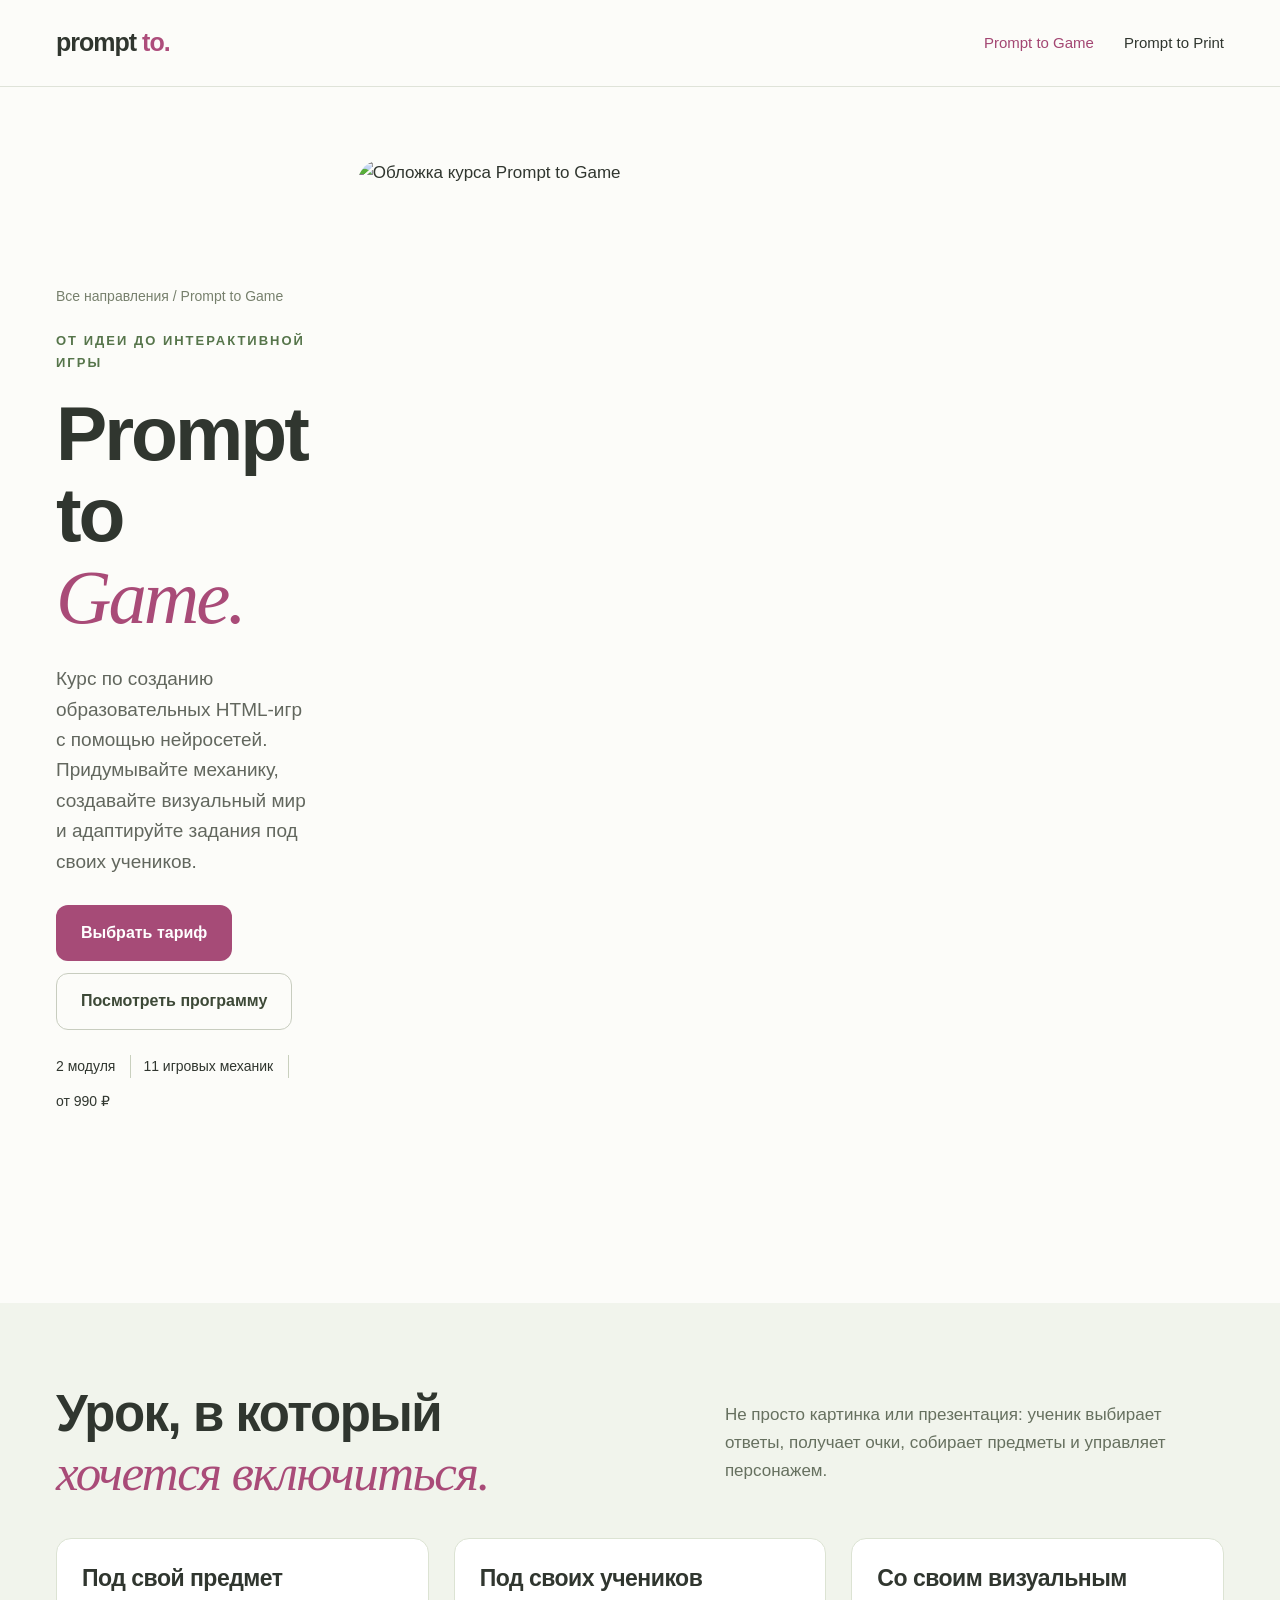
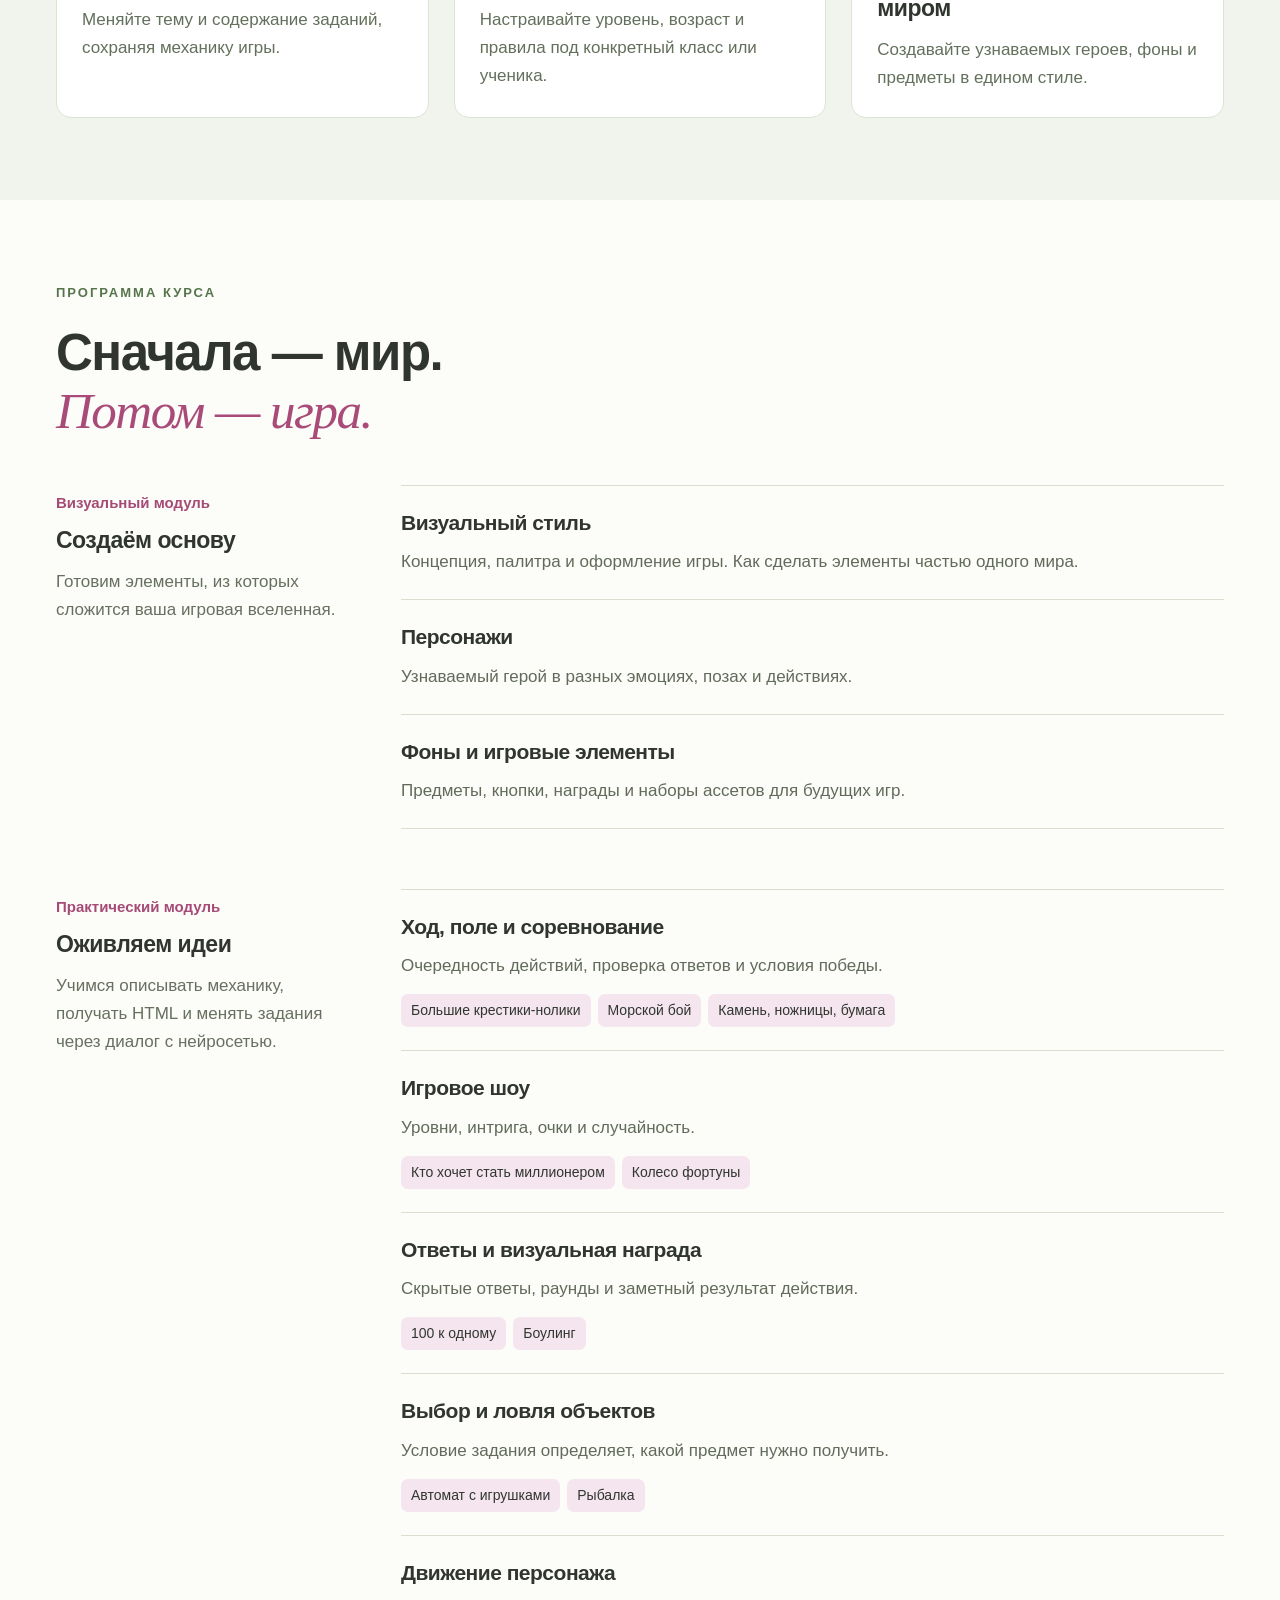
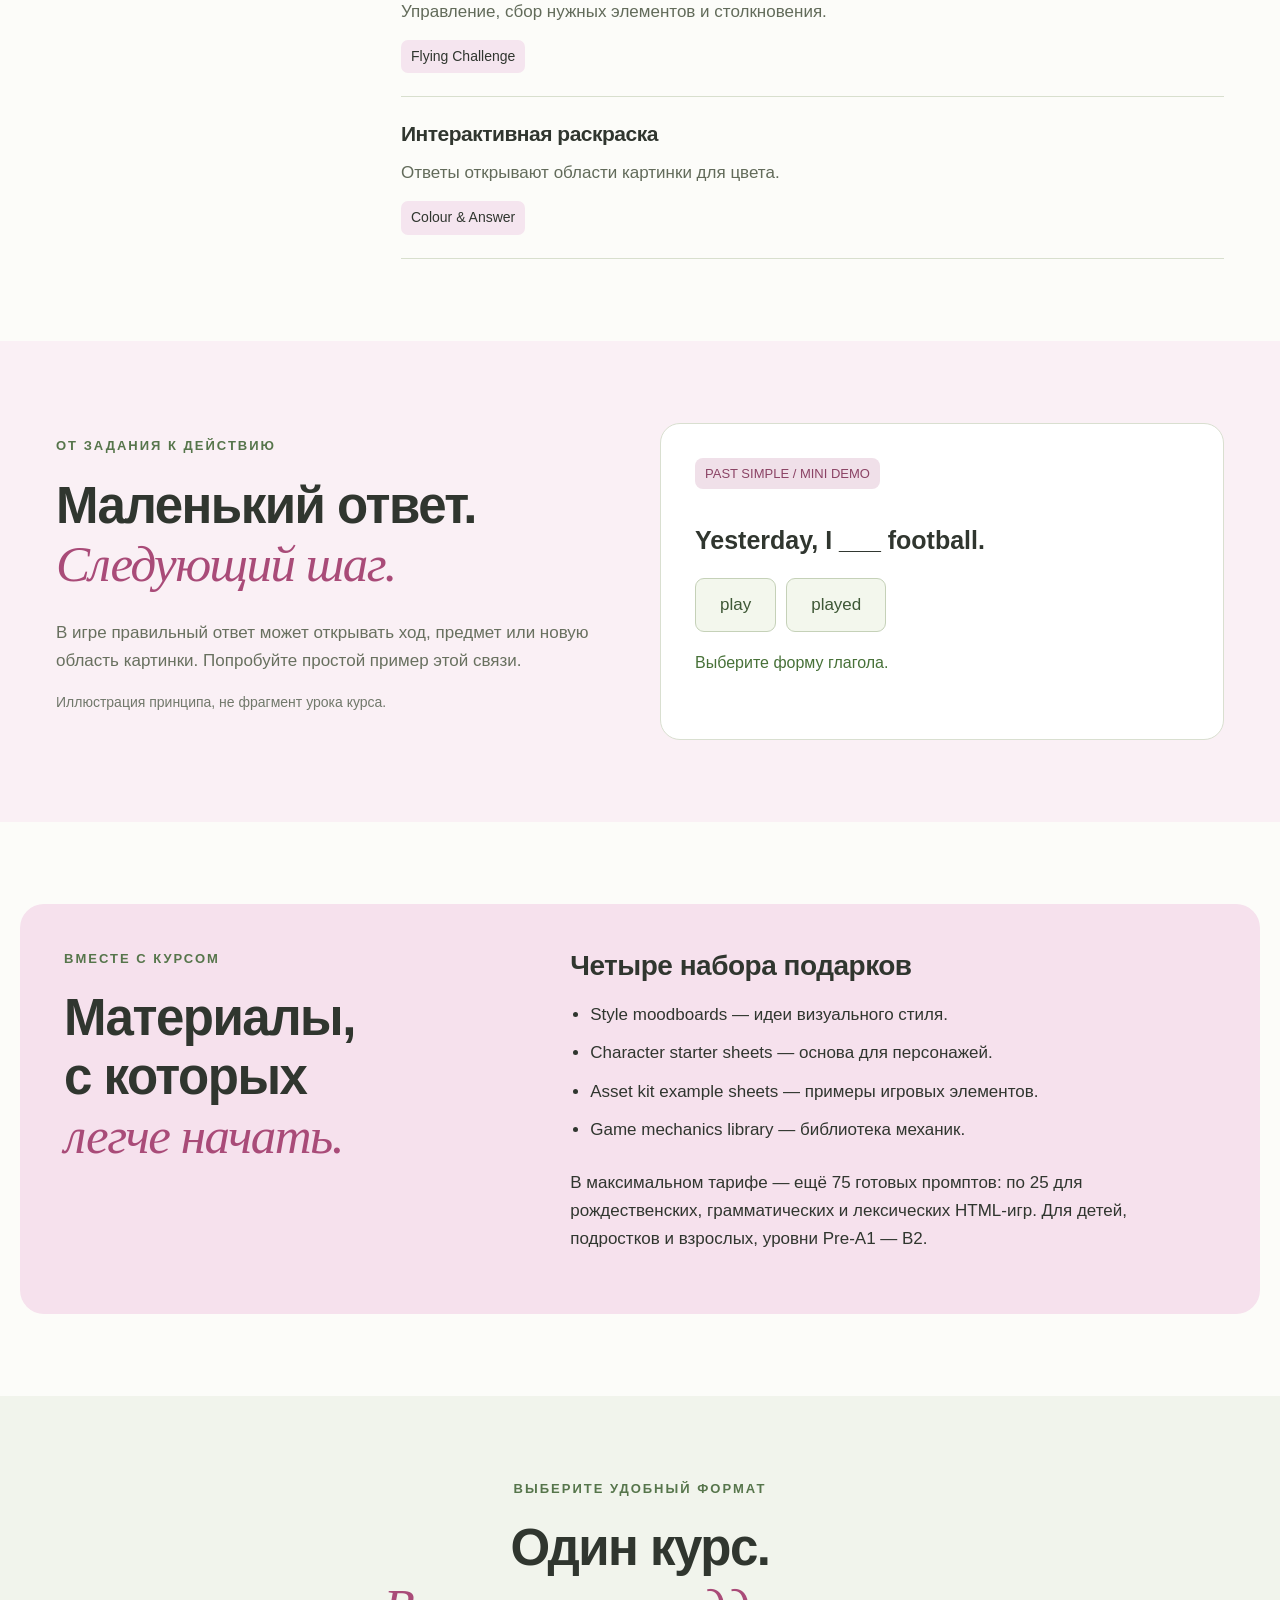
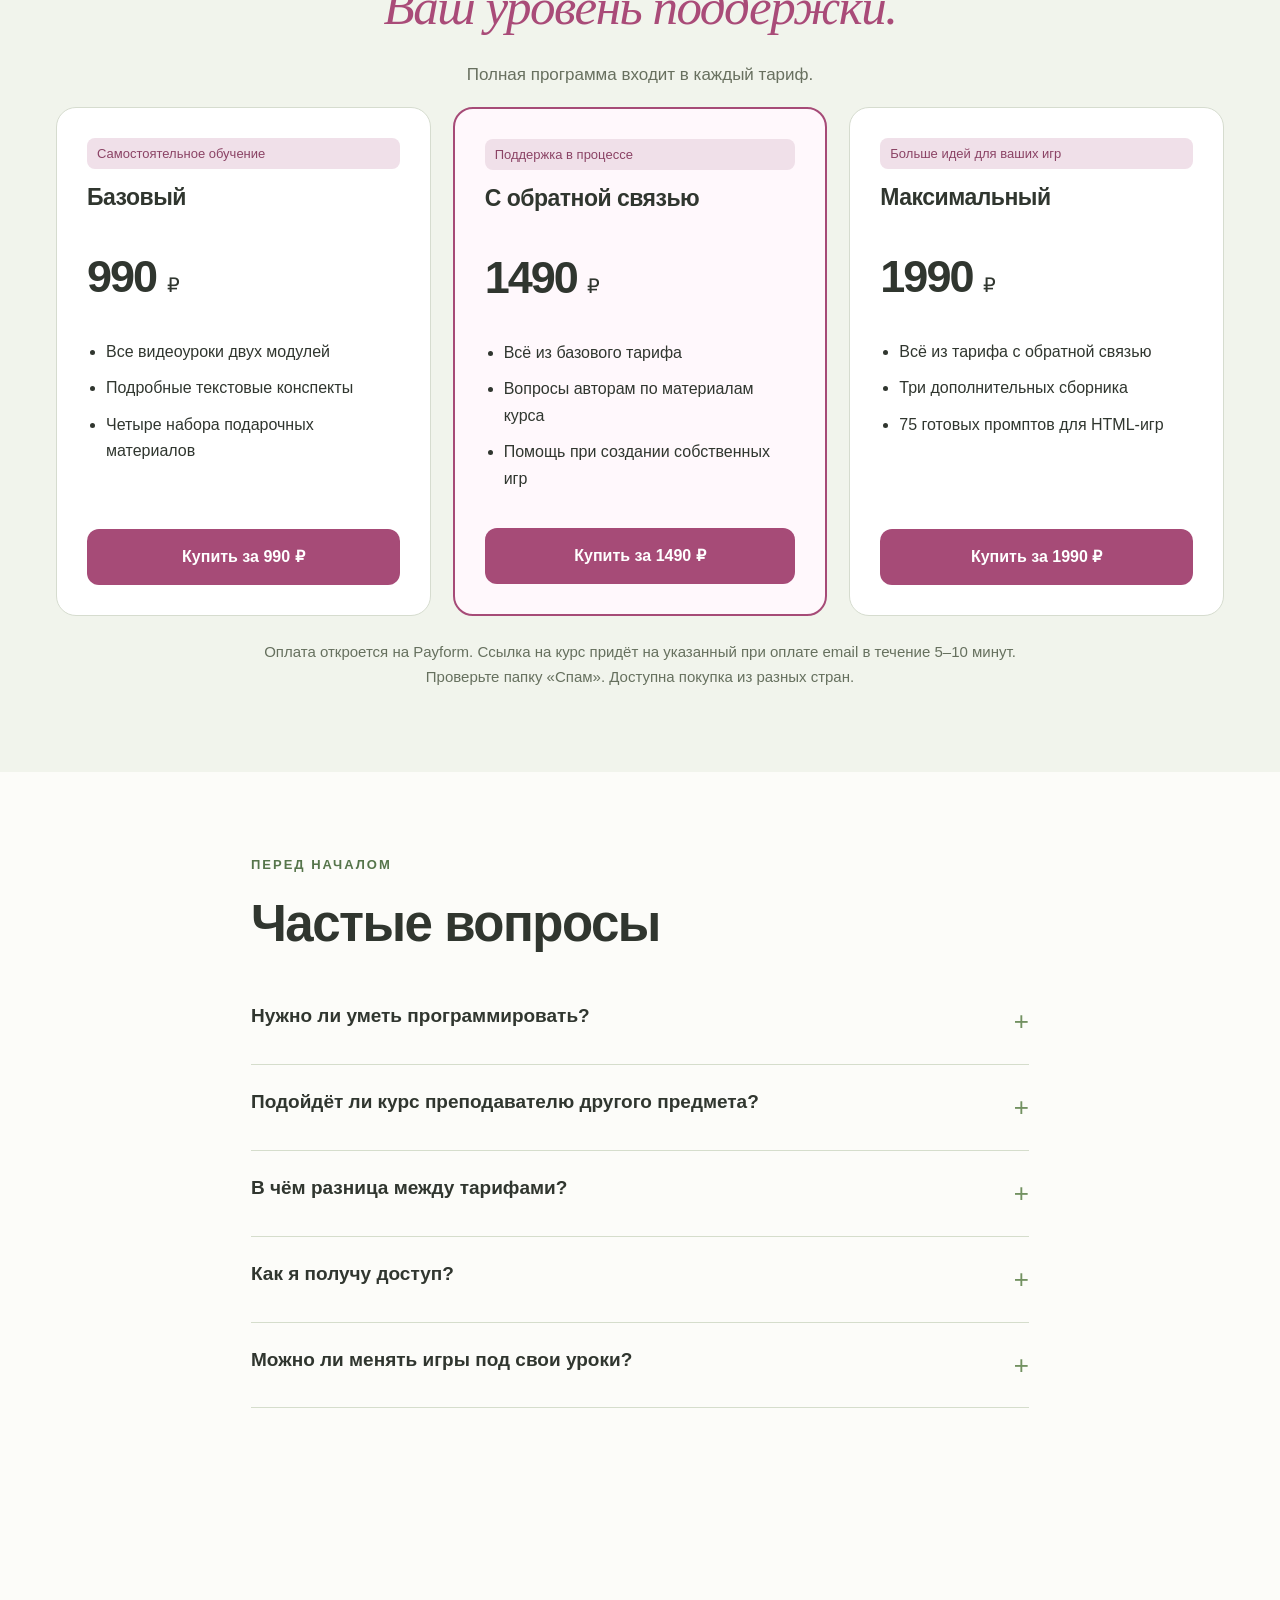
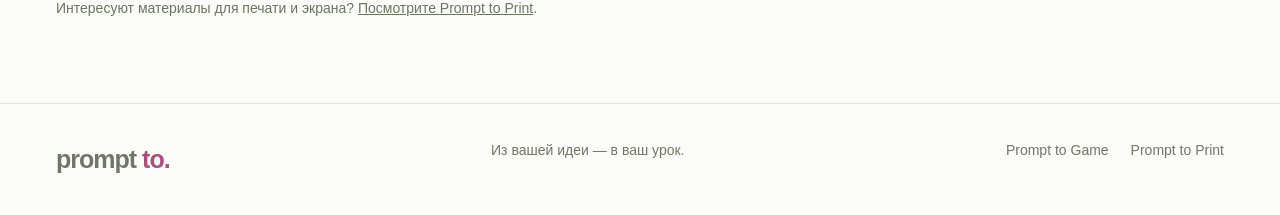
==== game.html @ e3182f49 "Add files via upload" ====
<!doctype html><html lang="ru"><head><meta charset="utf-8"><meta name="viewport" content="width=device-width,initial-scale=1"><title>Prompt to Game — создавайте игры для уроков</title><meta name="description" content="Практический курс по созданию интерактивных образовательных игр с нейросетями. Два модуля, 11 механик, подарки. Тарифы от 990 ₽."><meta name="theme-color" content="#fcfcf9"><meta property="og:title" content="Prompt to Game — создавайте игры для уроков"><meta property="og:description" content="Практический курс по созданию интерактивных образовательных игр с нейросетями. Два модуля, 11 механик, подарки. Тарифы от 990 ₽."><meta property="og:type" content="website"><link rel="icon" href="assets/icon.svg" type="image/svg+xml"><link rel="stylesheet" href="assets/style.css"><script defer src="assets/site.js"></script></head><body class="game-page"><a class="skip" href="#main">К содержанию</a><header><div class="wrap nav"><a class="logo" href="index.html" aria-label="Prompt to — главная">prompt<i> to.</i></a><button class="mobilemenu" aria-expanded="false" aria-controls="navigation">Меню</button><nav class="navlinks" id="navigation" aria-label="Основная навигация"><a href="game.html" aria-current="page">Prompt to Game</a><a href="print.html">Prompt to Print</a></nav></div></header><main id="main"><section class="hero"><div class="wrap coursehero"><div><div class="crumb"><a href="index.html">Все направления</a> / Prompt to Game</div><div class="eyebrow">От идеи до интерактивной игры</div><h1>Prompt<br>to <em>Game.</em></h1><p class="lead">Курс по созданию образовательных HTML-игр с помощью нейросетей. Придумывайте механику, создавайте визуальный мир и адаптируйте задания под своих учеников.</p><div class="actions"><a class="btn" href="#prices">Выбрать тариф</a><a class="btn ghost" href="#program">Посмотреть программу</a></div><div class="stats"><span>2 модуля</span><span>11 игровых механик</span><span>от 990 ₽</span></div></div><figure style="margin:0"><img src="assets/game.jpg" width="1920" height="1080" alt="Обложка курса Prompt to Game"></figure></div></section><section class="section soft"><div class="wrap"><div class="sectionhead"><h2>Урок, в который<br><em>хочется включиться.</em></h2><p>Не просто картинка или презентация: ученик выбирает ответы, получает очки, собирает предметы и управляет персонажем.</p></div><div class="listgrid"><article><h3>Под свой предмет</h3><p>Меняйте тему и содержание заданий, сохраняя механику игры.</p></article><article><h3>Под своих учеников</h3><p>Настраивайте уровень, возраст и правила под конкретный класс или ученика.</p></article><article><h3>Со своим визуальным миром</h3><p>Создавайте узнаваемых героев, фоны и предметы в едином стиле.</p></article></div></div></section><section class="section" id="program"><div class="wrap"><div class="eyebrow">Программа курса</div><h2>Сначала — мир.<br><em>Потом — игра.</em></h2><div class="curriculum" style="margin-top:44px"><aside class="moduleintro"><div class="modulelabel">Визуальный модуль</div><h3>Создаём основу</h3><p>Готовим элементы, из которых сложится ваша игровая вселенная.</p></aside><div><article class="lesson"><h3>Визуальный стиль</h3><p>Концепция, палитра и оформление игры. Как сделать элементы частью одного мира.</p></article><article class="lesson"><h3>Персонажи</h3><p>Узнаваемый герой в разных эмоциях, позах и действиях.</p></article><article class="lesson"><h3>Фоны и игровые элементы</h3><p>Предметы, кнопки, награды и наборы ассетов для будущих игр.</p></article></div></div><div class="curriculum" style="margin-top:60px"><aside class="moduleintro"><div class="modulelabel">Практический модуль</div><h3>Оживляем идеи</h3><p>Учимся описывать механику, получать HTML и менять задания через диалог с нейросетью.</p></aside><div><article class="lesson"><h3>Ход, поле и соревнование</h3><p>Очередность действий, проверка ответов и условия победы.</p><div class="gamelist"><span>Большие крестики-нолики</span><span>Морской бой</span><span>Камень, ножницы, бумага</span></div></article><article class="lesson"><h3>Игровое шоу</h3><p>Уровни, интрига, очки и случайность.</p><div class="gamelist"><span>Кто хочет стать миллионером</span><span>Колесо фортуны</span></div></article><article class="lesson"><h3>Ответы и визуальная награда</h3><p>Скрытые ответы, раунды и заметный результат действия.</p><div class="gamelist"><span>100 к одному</span><span>Боулинг</span></div></article><article class="lesson"><h3>Выбор и ловля объектов</h3><p>Условие задания определяет, какой предмет нужно получить.</p><div class="gamelist"><span>Автомат с игрушками</span><span>Рыбалка</span></div></article><article class="lesson"><h3>Движение персонажа</h3><p>Управление, сбор нужных элементов и столкновения.</p><div class="gamelist"><span>Flying Challenge</span></div></article><article class="lesson"><h3>Интерактивная раскраска</h3><p>Ответы открывают области картинки для цвета.</p><div class="gamelist"><span>Colour & Answer</span></div></article></div></div></div></section><section class="section rose"><div class="wrap demo"><div><div class="eyebrow">От задания к действию</div><h2>Маленький ответ.<br><em>Следующий шаг.</em></h2><p class="muted">В игре правильный ответ может открывать ход, предмет или новую область картинки. Попробуйте простой пример этой связи.</p><p class="caption">Иллюстрация принципа, не фрагмент урока курса.</p></div><aside class="sample"><span class="pill">PAST SIMPLE / MINI DEMO</span><div class="sampleq">Yesterday, I ___ football.</div><div class="sampleopts"><button data-answer="wrong" aria-pressed="false">play</button><button data-answer="correct" aria-pressed="false">played</button></div><div class="feedback" role="status" aria-live="polite">Выберите форму глагола.</div></aside></div></section><section class="section"><div class="wrap gift rosy"><div><div class="eyebrow">Вместе с курсом</div><h2>Материалы,<br>с которых<br><em>легче начать.</em></h2></div><div><h3>Четыре набора подарков</h3><ul><li>Style moodboards — идеи визуального стиля.</li><li>Character starter sheets — основа для персонажей.</li><li>Asset kit example sheets — примеры игровых элементов.</li><li>Game mechanics library — библиотека механик.</li></ul><p style="margin-top:20px">В максимальном тарифе — ещё 75 готовых промптов: по 25 для рождественских, грамматических и лексических HTML-игр. Для детей, подростков и взрослых, уровни Pre-A1 — B2.</p></div></div></section><section class="section soft" id="prices"><div class="wrap"><div class="center"><div class="eyebrow">Выберите удобный формат</div><h2>Один курс.<br><em>Ваш уровень поддержки.</em></h2><p class="muted">Полная программа входит в каждый тариф.</p></div><div class="prices "><article class="pricecard "><span class="pill">Самостоятельное обучение</span><h3>Базовый</h3><div class="price">990 <span>₽</span></div><ul><li>Все видеоуроки двух модулей</li><li>Подробные текстовые конспекты</li><li>Четыре набора подарочных материалов</li></ul><a class="btn" href="https://payform.ru/r7d6Pou/" target="_blank" rel="noopener" aria-label="Купить Prompt to Game, Базовый, 990 рублей">Купить за 990 ₽</a></article><article class="pricecard featured"><span class="pill">Поддержка в процессе</span><h3>С обратной связью</h3><div class="price">1490 <span>₽</span></div><ul><li>Всё из базового тарифа</li><li>Вопросы авторам по материалам курса</li><li>Помощь при создании собственных игр</li></ul><a class="btn" href="https://payform.ru/sed6Pp8/" target="_blank" rel="noopener" aria-label="Купить Prompt to Game, С обратной связью, 1490 рублей">Купить за 1490 ₽</a></article><article class="pricecard "><span class="pill">Больше идей для ваших игр</span><h3>Максимальный</h3><div class="price">1990 <span>₽</span></div><ul><li>Всё из тарифа с обратной связью</li><li>Три дополнительных сборника</li><li>75 готовых промптов для HTML-игр</li></ul><a class="btn" href="https://payform.ru/tjd6PpK/" target="_blank" rel="noopener" aria-label="Купить Prompt to Game, Максимальный, 1990 рублей">Купить за 1990 ₽</a></article></div><p class="paynote">Оплата откроется на Payform. Ссылка на курс придёт на указанный при оплате email в течение 5–10 минут. Проверьте папку «Спам». Доступна покупка из разных стран.</p></div></section><section class="section"><div class="wrap faq"><div class="eyebrow">Перед началом</div><h2>Частые вопросы</h2><details><summary>Нужно ли уметь программировать?</summary><p>Предварительные знания программирования не нужны. На курсе вы учитесь объяснять нейросети правила игры, проверять результат и просить доработки.</p></details><details><summary>Подойдёт ли курс преподавателю другого предмета?</summary><p>Да. Курс рассчитан на преподавателей разных предметов и репетиторов. Учебное содержание можно менять под свои темы, возраст и уровень учеников.</p></details><details><summary>В чём разница между тарифами?</summary><p>Во всех трёх — полная программа, конспекты и четыре набора подарков. Тариф за 1490 ₽ добавляет обратную связь, а максимальный за 1990 ₽ — также три сборника с 75 промптами.</p></details><details><summary>Как я получу доступ?</summary><p>Ссылка придёт на email в течение 5–10 минут после оплаты. Если письма нет, проверьте папку «Спам».</p></details><details><summary>Можно ли менять игры под свои уроки?</summary><p>Да. Вы учитесь менять задания, правила и оформление, а также придумывать собственные форматы на основе изученных механик.</p></details></div></section><section class="section"><p class="wrap mini" style="margin-top:25px">Интересуют материалы для печати и экрана? <a style="text-decoration:underline" href="print.html">Посмотрите Prompt to Print</a>.</p></section></main><footer><div class="wrap foot"><a class="logo" href="index.html">prompt<i> to.</i></a><span>Из вашей идеи — в ваш урок.</span><div><a href="game.html">Prompt to Game</a><a href="print.html">Prompt to Print</a></div></div></footer></body></html>
---- assets/style.css ----
@font-face{font-family:Local;src:local("Arial")}*{box-sizing:border-box}html{scroll-behavior:smooth;scroll-padding-top:100px}body{margin:0;color:#30362f;background:#fcfcf9;font:17px/1.65 Local,Arial,sans-serif}a{color:inherit;text-decoration:none}button{font:inherit;cursor:pointer}a:focus-visible,button:focus-visible,summary:focus-visible{outline:3px solid #a34672;outline-offset:5px}img{display:block;max-width:100%;height:auto}.wrap{max-width:1240px;margin:auto;padding:0 36px}header{border-bottom:1px solid #dfe3d9;background:#fcfcf9f5;position:sticky;top:0;z-index:10;backdrop-filter:blur(14px)}.nav{height:86px;display:flex;align-items:center;justify-content:space-between;gap:30px}.logo{font-size:25px;font-weight:800;letter-spacing:-1px}.logo i{font-style:normal;color:#ad4d7b}.navlinks{display:flex;align-items:center;gap:30px;font-size:15px}.navlinks a:hover,.navlinks a[aria-current]{color:#a34672}.navsmall{border:1px solid #cbd5c2;border-radius:30px;padding:9px 18px}.eyebrow{text-transform:uppercase;font-size:13px;letter-spacing:2px;font-weight:700;color:#56754b;margin-bottom:20px}h1,h2,h3,p{margin-top:0}h1{font-size:clamp(44px,5.8vw,80px);line-height:1.06;letter-spacing:-3px;font-weight:750;margin-bottom:26px}h1 em,h2 em{font-family:Georgia,serif;font-weight:400;color:#a94b78}h2{font-size:clamp(33px,4vw,51px);line-height:1.15;letter-spacing:-1.5px;margin-bottom:25px}h3{font-size:23px;line-height:1.3;letter-spacing:-.5px;margin-bottom:12px}.lead{font-size:20px;line-height:1.6;color:#62675e;max-width:650px}.muted{color:#68705f}.hero{padding:72px 0 64px}.homehero{text-align:center;position:relative;background-image:linear-gradient(#e9eadd66 1px,transparent 1px),linear-gradient(90deg,#e9eadd66 1px,transparent 1px);background-size:40px 40px}.homehero .lead{margin:0 auto 26px}.tag{display:inline-block;padding:6px 14px;border:1px solid #cad7bc;border-radius:30px;font-size:14px;background:#f0f5e9}.pathgrid{display:grid;grid-template-columns:1fr 1fr;gap:26px;margin-top:42px;text-align:left}.path{border:1px solid #dfc3d2;border-radius:24px;overflow:hidden;background:#fff}.path.print{border-color:#c9d5bf}.path img{aspect-ratio:16/9;object-fit:contain;transition:transform .4s}.path:hover img{transform:none}.path .art{overflow:hidden}.pathbody{padding:28px 32px 32px}.path h2{font-size:38px;margin-bottom:12px}.path p{color:#66665f;min-height:56px}.pathfoot{display:flex;align-items:center;justify-content:space-between;gap:18px}.pricefrom{font-size:15px;color:#65665d}.btn{display:inline-flex;align-items:center;justify-content:center;padding:14px 24px;border-radius:12px;font-size:16px;font-weight:700;border:1px solid transparent;transition:background .2s,transform .2s;background:#a64b77;color:white;text-align:center}.btn:hover{background:#8d3d63;transform:translateY(-2px)}.green,.print-page .btn{background:#4d7040}.green:hover,.print-page .btn:hover{background:#3e5c33}.ghost{background:transparent!important;border-color:#c8cdbf;color:#3d4937}.ghost:hover{background:#edf1e7!important}.actions{display:flex;gap:12px;flex-wrap:wrap;margin-top:28px}.section{padding:82px 0}.section.soft{background:#f1f4ec}.section.rose{background:#faf0f5}.sectionhead{display:grid;grid-template-columns:1.2fr 1fr;gap:70px;align-items:end;margin-bottom:36px}.sectionhead p{color:#66705f}.sectionhead h2{margin-bottom:0}.steps{display:grid;grid-template-columns:repeat(3,1fr);gap:40px}.steps article{border-top:2px solid #bbc9ad;padding-top:24px}.steps p{color:#616b5a}.pill{display:inline-block;background:#f0e0e9;color:#8b4365;border-radius:8px;padding:5px 10px;font-size:13px;margin-bottom:14px}.print-page .pill{background:#e6eedc;color:#4a693e}.coursehero{display:grid;grid-template-columns:1fr 1.05fr;gap:50px;align-items:center}.coursehero h1{font-size:clamp(50px,6vw,82px)}.coursehero img{border-radius:26px}.coursehero .lead{font-size:19px}.crumb{font-size:14px;color:#77806d;margin-bottom:22px}.stats{display:flex;flex-wrap:wrap;gap:12px;margin-top:25px}.stats span{font-size:14px;padding-right:15px;border-right:1px solid #c9d0be}.stats span:last-child{border:0}.listgrid{display:grid;grid-template-columns:repeat(3,1fr);gap:25px}.listgrid article{padding:25px;border:1px solid #dce3d3;border-radius:15px;background:white}.listgrid p{margin:0;color:#63705b}.curriculum{display:grid;grid-template-columns:280px 1fr;gap:65px}.modulelabel{color:#a64b77;font-size:15px;font-weight:700;margin:6px 0 10px}.moduleintro p{color:#67705f}.lesson{padding:23px 0;border-bottom:1px solid #d8dfce}.lesson:first-child{border-top:1px solid #d8dfce}.lesson h3{font-size:21px}.lesson p{margin:0;color:#626b5a}.gamelist{display:flex;flex-wrap:wrap;gap:7px;margin-top:14px}.gamelist span{font-size:14px;background:#f5e5ef;border-radius:7px;padding:5px 10px}.gift{border-radius:24px;padding:44px;background:#e7eedc;display:grid;grid-template-columns:1fr 1.4fr;gap:45px}.gift.rosy{background:#f6e1ed}.bigstat{font-size:92px;letter-spacing:-5px;line-height:1.1;color:#4a7042;font-weight:750}.gift ul{margin:10px 0 0;padding-left:20px}.gift li{padding:5px 0}.gift h3{font-size:28px}.prices{display:grid;grid-template-columns:repeat(3,1fr);gap:22px}.prices.two{grid-template-columns:1fr 1fr;max-width:900px;margin:auto}.pricecard{display:flex;flex-direction:column;padding:30px;border:1px solid #d6dccf;border-radius:20px;background:white}.pricecard.featured{border:2px solid #a64b77;background:#fff8fc}.print-page .pricecard.featured{border-color:#537645;background:#f6faef}.price{font-size:45px;font-weight:700;letter-spacing:-2px;margin:15px 0}.price span{font-size:20px;font-weight:400}.pricecard ul{padding-left:19px;flex:1;margin:0 0 26px}.pricecard li{margin:10px 0;font-size:16px}.pricecard .btn{width:100%}.caption{font-size:14px;color:#71786b;line-height:1.5}.center{text-align:center}.faq{max-width:850px;margin:auto}details{border-bottom:1px solid #d5ddcc;padding:21px 0}summary{cursor:pointer;font-weight:700;font-size:19px;display:flex;justify-content:space-between;gap:25px;list-style:none}summary::-webkit-details-marker{display:none}summary:after{content:'+';font-size:26px;font-weight:400;color:#729161}details[open] summary:after{content:'−'}details p{color:#64705c;margin:16px 35px 0 0}.closing{border:1px solid #d4dccb;border-radius:22px;padding:44px;display:flex;align-items:center;justify-content:space-between;gap:35px}.closing h2{font-size:34px;margin-bottom:12px}.closing p{margin:0;color:#68735f}footer{border-top:1px solid #dfe3d9;padding:35px 0}.foot{display:flex;justify-content:space-between;gap:30px;font-size:14px;color:#6f7768}.foot div{display:flex;gap:22px}.demo{display:grid;grid-template-columns:1fr 1fr;gap:40px;align-items:center}.demo h3{font-size:30px}.demo aside{border:1px solid #d9dfd0;border-radius:20px;padding:34px;background:white}.sampleq{font-size:25px;font-weight:600;line-height:1.4;margin:20px 0}.sampleopts{display:flex;gap:10px}.sampleopts button{padding:12px 24px;border:1px solid #c5d1b8;border-radius:9px;background:#f3f7ed;color:#3e5836}.sampleopts button:hover{background:#e1ebd5}.feedback{min-height:55px;margin-top:18px;font-size:16px;color:#477138}.sampleopts button[aria-pressed=true]{background:#4d7040;color:white}.chiprow{display:flex;flex-wrap:wrap;gap:10px}.chiprow span{padding:9px 16px;background:white;border:1px solid #d7dfce;border-radius:30px;font-size:15px}.skip{position:absolute;left:15px;top:-100px;background:white;padding:10px;z-index:20}.skip:focus{top:10px}.mobilemenu{display:none}.paynote{max-width:760px;margin:24px auto 0;text-align:center;font-size:15px;color:#66705e}.mini{font-size:14px;color:#6a7561}@media(max-width:900px){.wrap{padding:0 22px}.navlinks{gap:16px;font-size:14px}.coursehero{gap:25px}.coursehero h1{font-size:56px}.sectionhead{gap:25px}.prices{grid-template-columns:1fr}.pricecard{max-width:650px;width:100%;margin:auto}.curriculum{grid-template-columns:220px 1fr;gap:30px}.gift{gap:25px;padding:30px}}@media(max-width:650px){h1{font-size:45px;letter-spacing:-2px}.hero{padding:40px 0}.nav{height:74px;gap:15px}.logo{font-size:23px}.mobilemenu{display:block;background:transparent;border:1px solid #d3dbc8;border-radius:9px;padding:8px 12px;font-size:14px}.navlinks{display:none;position:absolute;top:74px;left:0;right:0;background:#fcfcf9;border-bottom:1px solid #d3dbc8;padding:22px;flex-direction:column;align-items:stretch}.navlinks.open{display:flex}.pathgrid,.coursehero,.sectionhead,.steps,.listgrid,.curriculum,.gift,.demo,.prices.two{grid-template-columns:1fr}.pathgrid{gap:22px;margin-top:30px}.pathbody{padding:24px}.path h2{font-size:32px}.path p{min-height:0}.pathfoot{align-items:flex-start;flex-direction:column}.pathfoot .btn{width:100%}.section{padding:52px 0}.sectionhead{gap:12px}.steps{gap:22px}.coursehero{gap:32px}.coursehero h1{font-size:58px}.coursehero .lead{font-size:18px}.coursehero img{height:auto;width:100%;object-fit:contain}.curriculum{gap:20px}.gift{gap:18px}.bigstat{font-size:75px}.closing{padding:28px;flex-direction:column;align-items:flex-start}.foot,.foot div{flex-direction:column;gap:14px}.stats{gap:8px}.demo aside{padding:25px}.lead{font-size:18px}.prices.two{gap:20px}}@media(prefers-reduced-motion:reduce){html{scroll-behavior:auto}*{transition:none!important}}
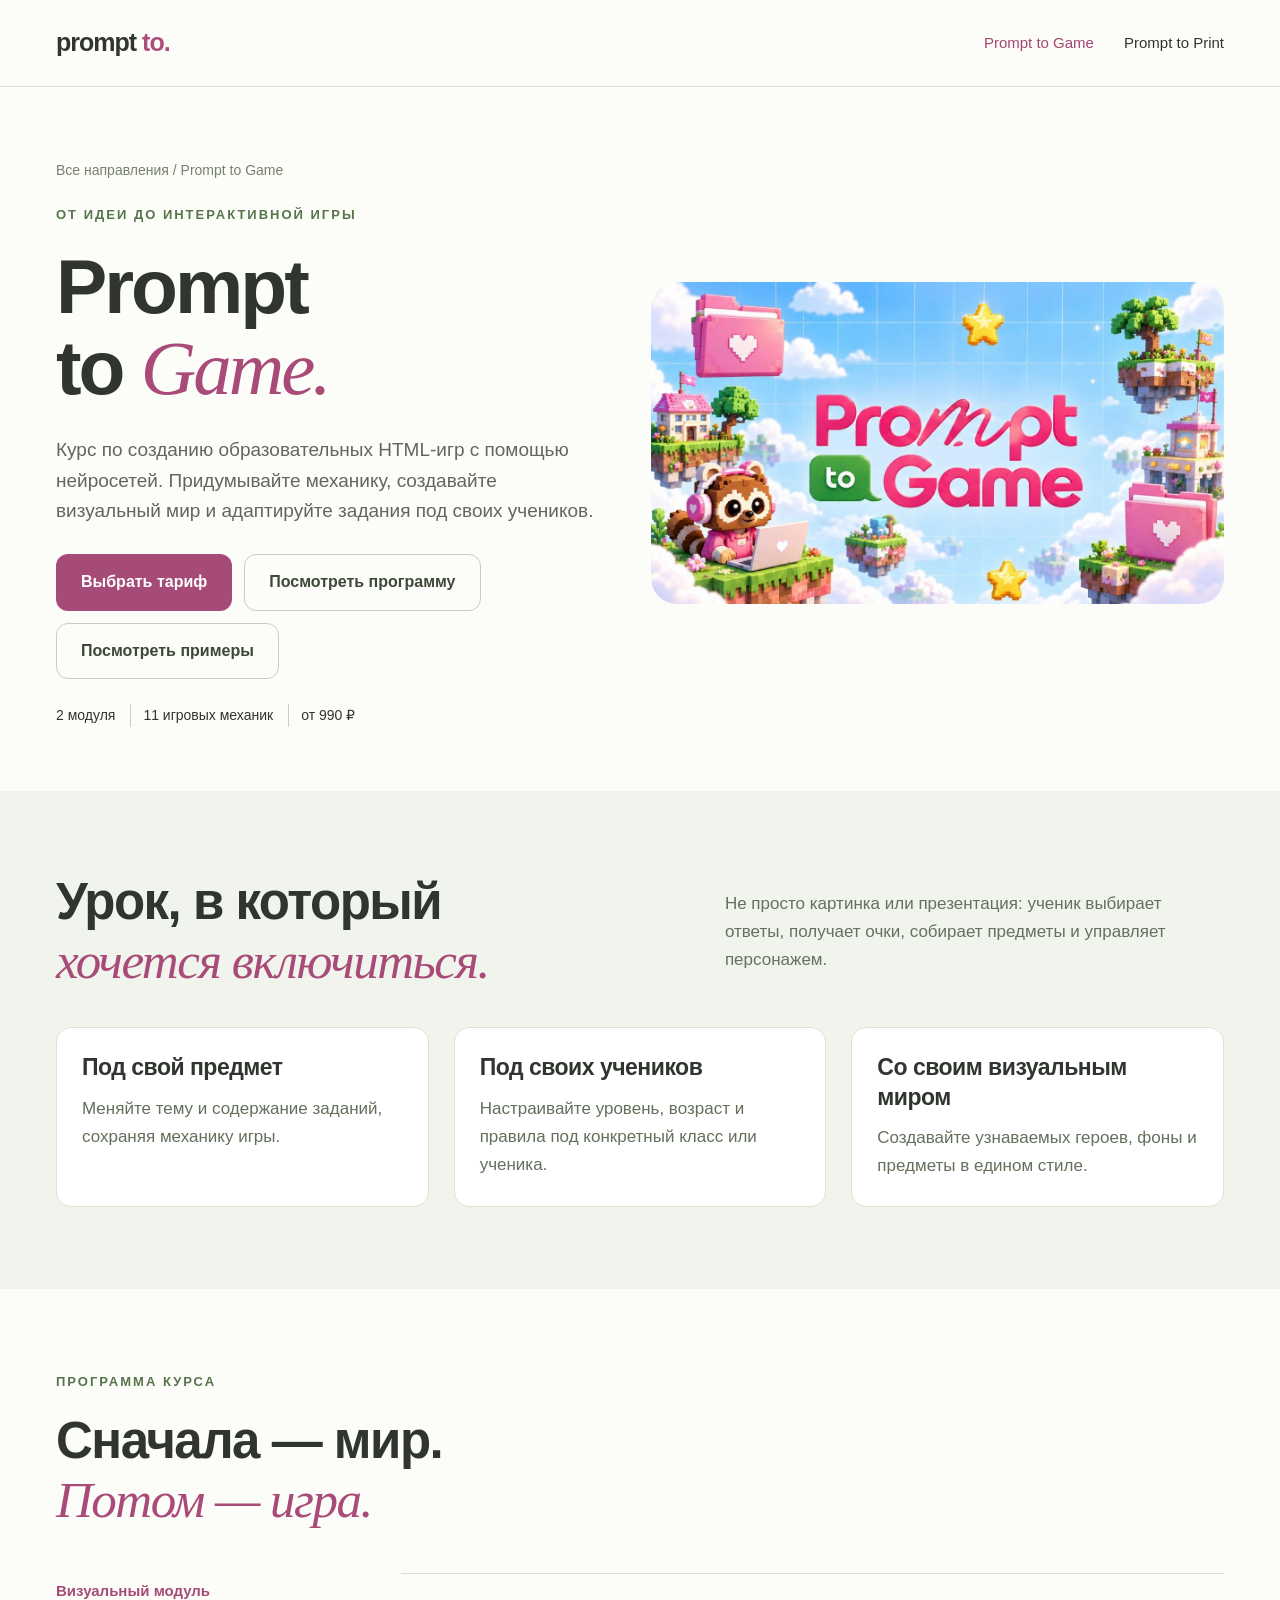
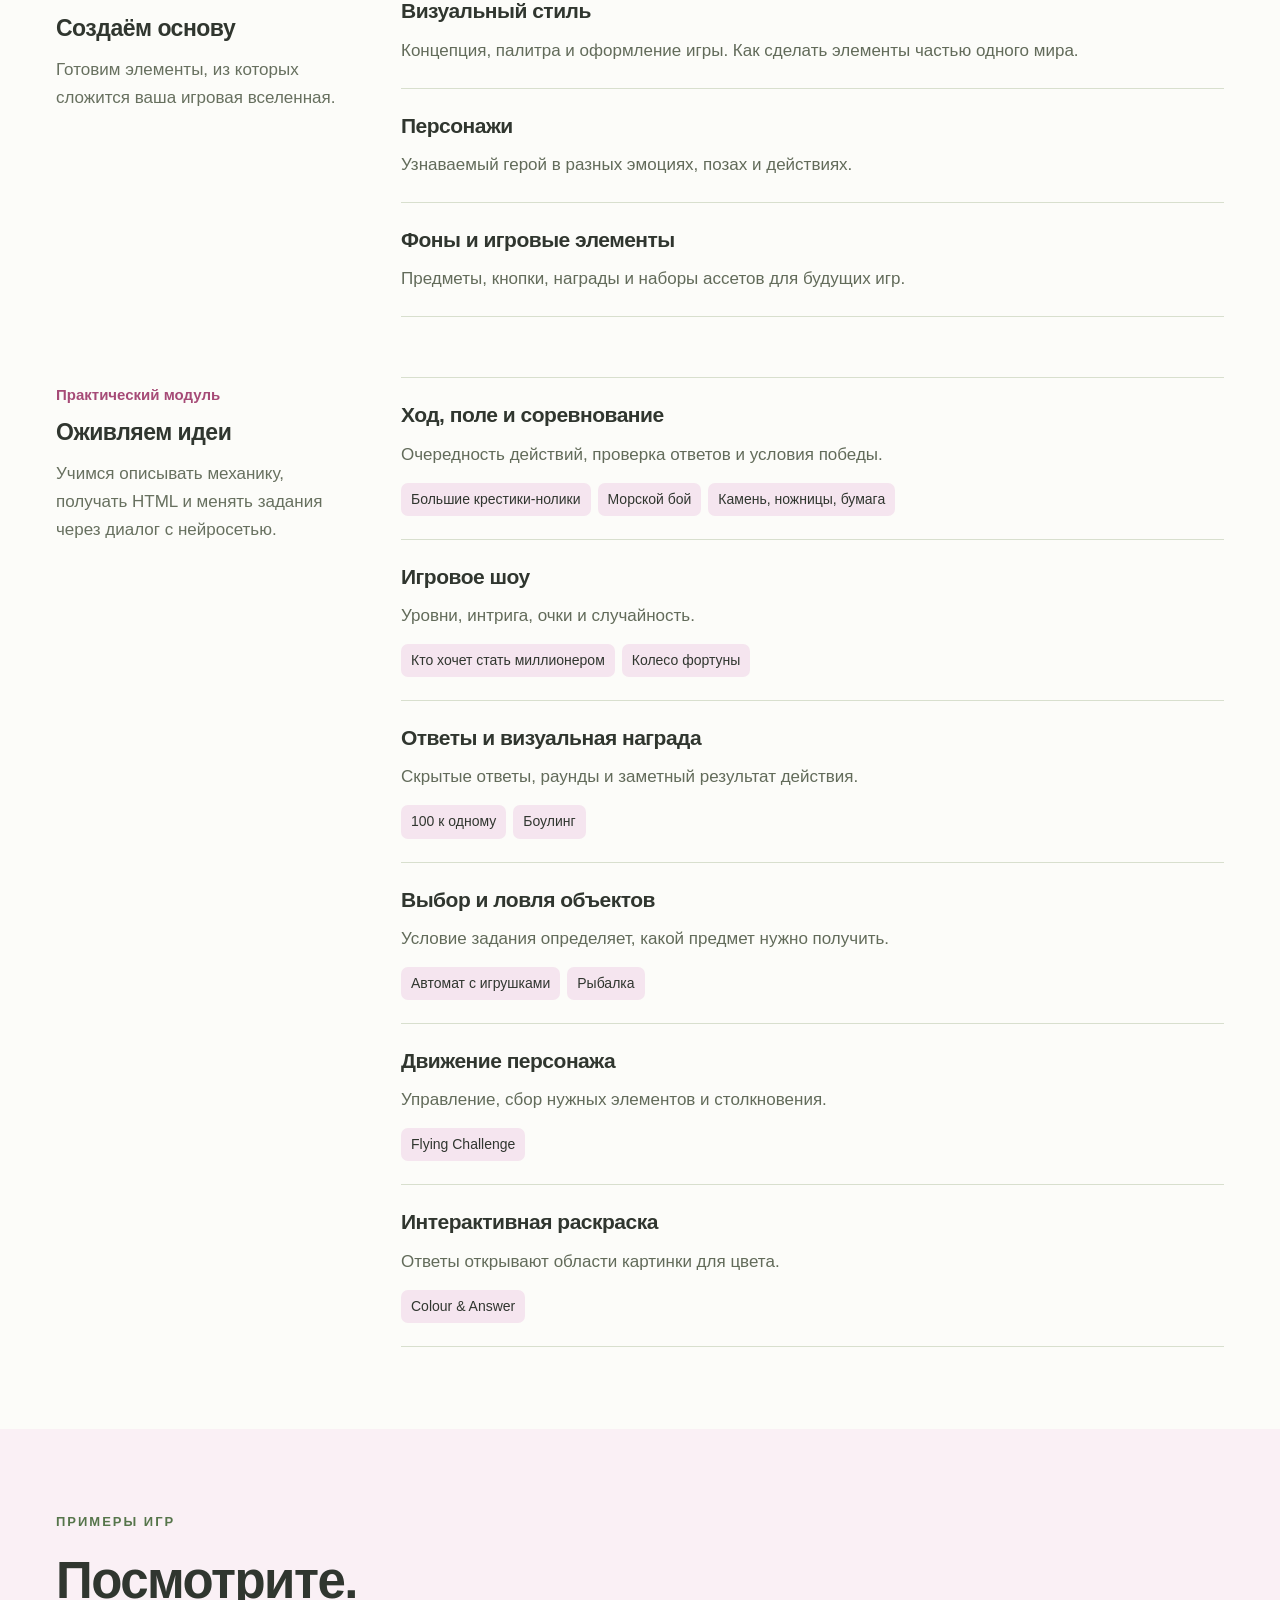
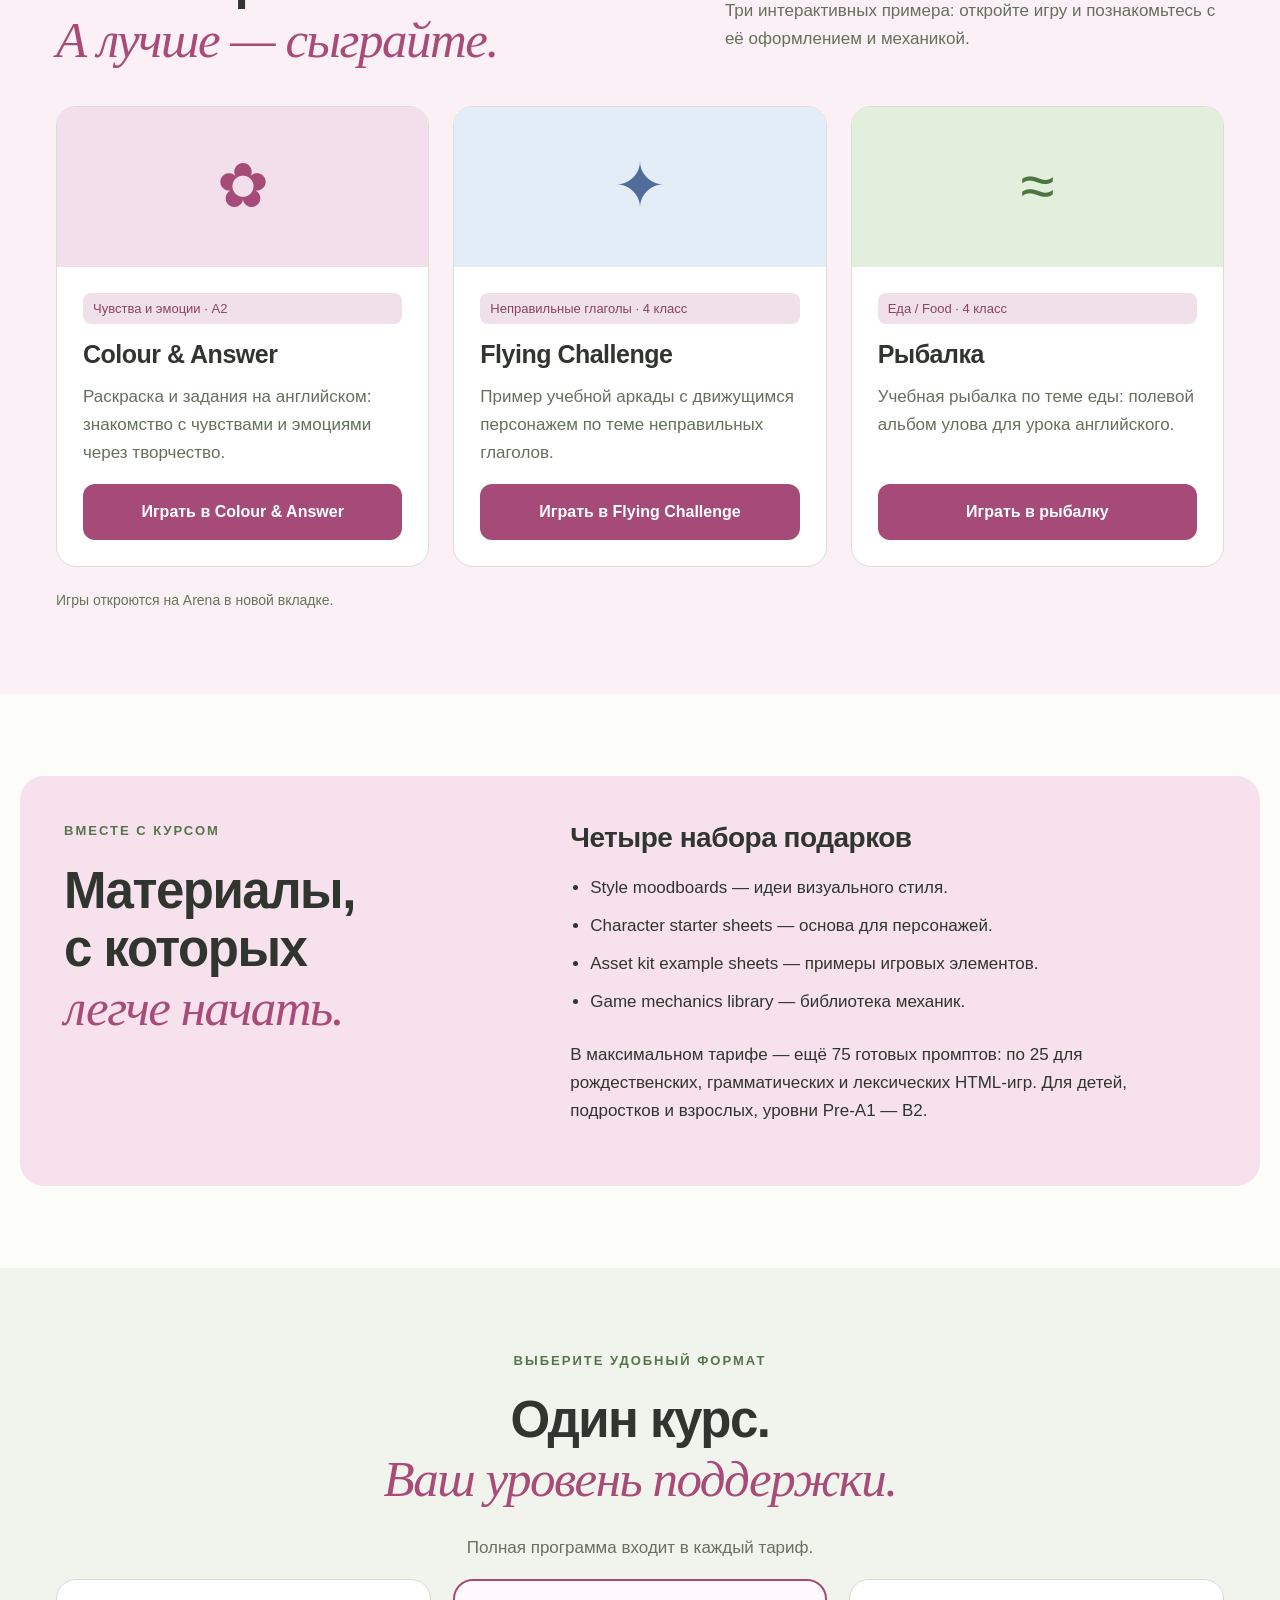
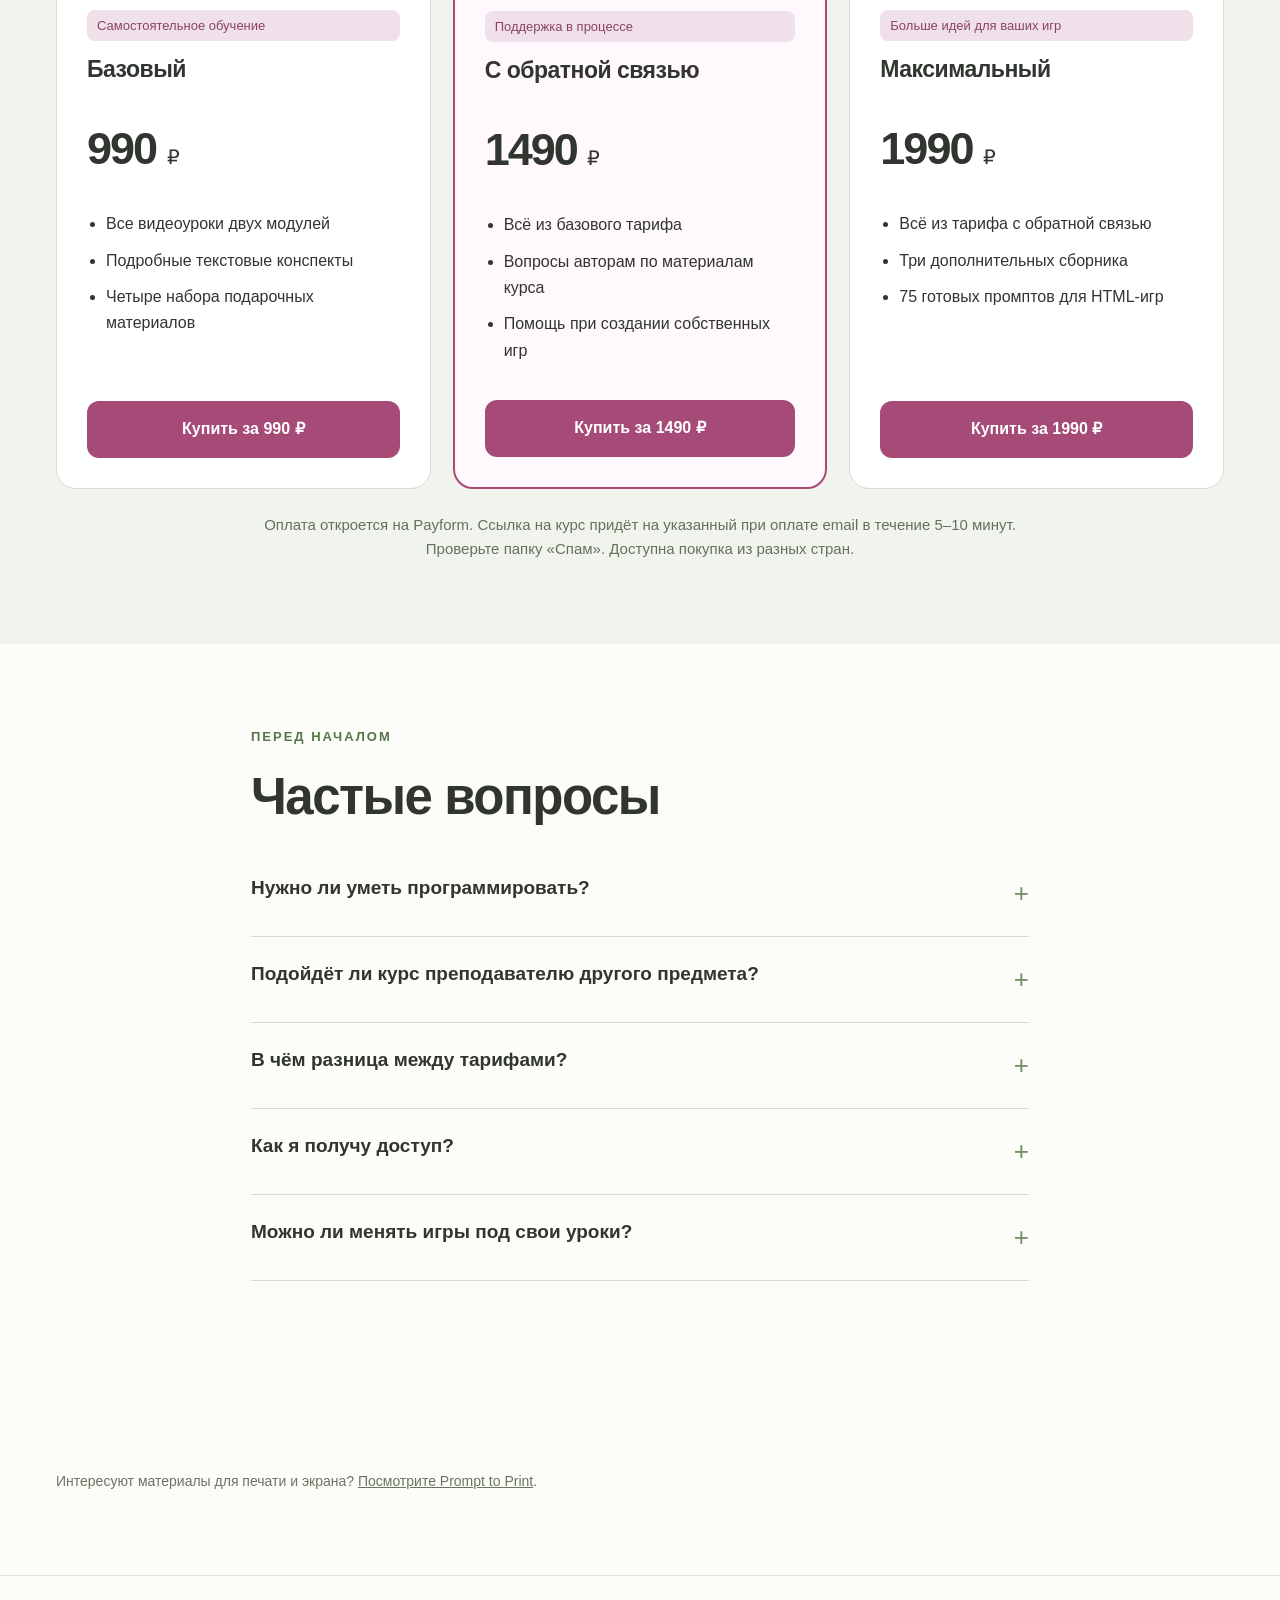
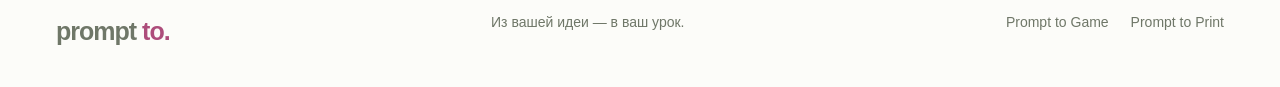
==== commit 9afe32df: "Add files via upload" ====
--- a/game.html
+++ b/game.html
@@ -1 +1 @@
-<!doctype html><html lang="ru"><head><meta charset="utf-8"><meta name="viewport" content="width=device-width,initial-scale=1"><title>Prompt to Game — создавайте игры для уроков</title><meta name="description" content="Практический курс по созданию интерактивных образовательных игр с нейросетями. Два модуля, 11 механик, подарки. Тарифы от 990 ₽."><meta name="theme-color" content="#fcfcf9"><meta property="og:title" content="Prompt to Game — создавайте игры для уроков"><meta property="og:description" content="Практический курс по созданию интерактивных образовательных игр с нейросетями. Два модуля, 11 механик, подарки. Тарифы от 990 ₽."><meta property="og:type" content="website"><link rel="icon" href="assets/icon.svg" type="image/svg+xml"><link rel="stylesheet" href="assets/style.css"><script defer src="assets/site.js"></script></head><body class="game-page"><a class="skip" href="#main">К содержанию</a><header><div class="wrap nav"><a class="logo" href="index.html" aria-label="Prompt to — главная">prompt<i> to.</i></a><button class="mobilemenu" aria-expanded="false" aria-controls="navigation">Меню</button><nav class="navlinks" id="navigation" aria-label="Основная навигация"><a href="game.html" aria-current="page">Prompt to Game</a><a href="print.html">Prompt to Print</a></nav></div></header><main id="main"><section class="hero"><div class="wrap coursehero"><div><div class="crumb"><a href="index.html">Все направления</a> / Prompt to Game</div><div class="eyebrow">От идеи до интерактивной игры</div><h1>Prompt<br>to <em>Game.</em></h1><p class="lead">Курс по созданию образовательных HTML-игр с помощью нейросетей. Придумывайте механику, создавайте визуальный мир и адаптируйте задания под своих учеников.</p><div class="actions"><a class="btn" href="#prices">Выбрать тариф</a><a class="btn ghost" href="#program">Посмотреть программу</a></div><div class="stats"><span>2 модуля</span><span>11 игровых механик</span><span>от 990 ₽</span></div></div><figure style="margin:0"><img src="assets/game.jpg" width="1920" height="1080" alt="Обложка курса Prompt to Game"></figure></div></section><section class="section soft"><div class="wrap"><div class="sectionhead"><h2>Урок, в который<br><em>хочется включиться.</em></h2><p>Не просто картинка или презентация: ученик выбирает ответы, получает очки, собирает предметы и управляет персонажем.</p></div><div class="listgrid"><article><h3>Под свой предмет</h3><p>Меняйте тему и содержание заданий, сохраняя механику игры.</p></article><article><h3>Под своих учеников</h3><p>Настраивайте уровень, возраст и правила под конкретный класс или ученика.</p></article><article><h3>Со своим визуальным миром</h3><p>Создавайте узнаваемых героев, фоны и предметы в едином стиле.</p></article></div></div></section><section class="section" id="program"><div class="wrap"><div class="eyebrow">Программа курса</div><h2>Сначала — мир.<br><em>Потом — игра.</em></h2><div class="curriculum" style="margin-top:44px"><aside class="moduleintro"><div class="modulelabel">Визуальный модуль</div><h3>Создаём основу</h3><p>Готовим элементы, из которых сложится ваша игровая вселенная.</p></aside><div><article class="lesson"><h3>Визуальный стиль</h3><p>Концепция, палитра и оформление игры. Как сделать элементы частью одного мира.</p></article><article class="lesson"><h3>Персонажи</h3><p>Узнаваемый герой в разных эмоциях, позах и действиях.</p></article><article class="lesson"><h3>Фоны и игровые элементы</h3><p>Предметы, кнопки, награды и наборы ассетов для будущих игр.</p></article></div></div><div class="curriculum" style="margin-top:60px"><aside class="moduleintro"><div class="modulelabel">Практический модуль</div><h3>Оживляем идеи</h3><p>Учимся описывать механику, получать HTML и менять задания через диалог с нейросетью.</p></aside><div><article class="lesson"><h3>Ход, поле и соревнование</h3><p>Очередность действий, проверка ответов и условия победы.</p><div class="gamelist"><span>Большие крестики-нолики</span><span>Морской бой</span><span>Камень, ножницы, бумага</span></div></article><article class="lesson"><h3>Игровое шоу</h3><p>Уровни, интрига, очки и случайность.</p><div class="gamelist"><span>Кто хочет стать миллионером</span><span>Колесо фортуны</span></div></article><article class="lesson"><h3>Ответы и визуальная награда</h3><p>Скрытые ответы, раунды и заметный результат действия.</p><div class="gamelist"><span>100 к одному</span><span>Боулинг</span></div></article><article class="lesson"><h3>Выбор и ловля объектов</h3><p>Условие задания определяет, какой предмет нужно получить.</p><div class="gamelist"><span>Автомат с игрушками</span><span>Рыбалка</span></div></article><article class="lesson"><h3>Движение персонажа</h3><p>Управление, сбор нужных элементов и столкновения.</p><div class="gamelist"><span>Flying Challenge</span></div></article><article class="lesson"><h3>Интерактивная раскраска</h3><p>Ответы открывают области картинки для цвета.</p><div class="gamelist"><span>Colour & Answer</span></div></article></div></div></div></section><section class="section rose"><div class="wrap demo"><div><div class="eyebrow">От задания к действию</div><h2>Маленький ответ.<br><em>Следующий шаг.</em></h2><p class="muted">В игре правильный ответ может открывать ход, предмет или новую область картинки. Попробуйте простой пример этой связи.</p><p class="caption">Иллюстрация принципа, не фрагмент урока курса.</p></div><aside class="sample"><span class="pill">PAST SIMPLE / MINI DEMO</span><div class="sampleq">Yesterday, I ___ football.</div><div class="sampleopts"><button data-answer="wrong" aria-pressed="false">play</button><button data-answer="correct" aria-pressed="false">played</button></div><div class="feedback" role="status" aria-live="polite">Выберите форму глагола.</div></aside></div></section><section class="section"><div class="wrap gift rosy"><div><div class="eyebrow">Вместе с курсом</div><h2>Материалы,<br>с которых<br><em>легче начать.</em></h2></div><div><h3>Четыре набора подарков</h3><ul><li>Style moodboards — идеи визуального стиля.</li><li>Character starter sheets — основа для персонажей.</li><li>Asset kit example sheets — примеры игровых элементов.</li><li>Game mechanics library — библиотека механик.</li></ul><p style="margin-top:20px">В максимальном тарифе — ещё 75 готовых промптов: по 25 для рождественских, грамматических и лексических HTML-игр. Для детей, подростков и взрослых, уровни Pre-A1 — B2.</p></div></div></section><section class="section soft" id="prices"><div class="wrap"><div class="center"><div class="eyebrow">Выберите удобный формат</div><h2>Один курс.<br><em>Ваш уровень поддержки.</em></h2><p class="muted">Полная программа входит в каждый тариф.</p></div><div class="prices "><article class="pricecard "><span class="pill">Самостоятельное обучение</span><h3>Базовый</h3><div class="price">990 <span>₽</span></div><ul><li>Все видеоуроки двух модулей</li><li>Подробные текстовые конспекты</li><li>Четыре набора подарочных материалов</li></ul><a class="btn" href="https://payform.ru/r7d6Pou/" target="_blank" rel="noopener" aria-label="Купить Prompt to Game, Базовый, 990 рублей">Купить за 990 ₽</a></article><article class="pricecard featured"><span class="pill">Поддержка в процессе</span><h3>С обратной связью</h3><div class="price">1490 <span>₽</span></div><ul><li>Всё из базового тарифа</li><li>Вопросы авторам по материалам курса</li><li>Помощь при создании собственных игр</li></ul><a class="btn" href="https://payform.ru/sed6Pp8/" target="_blank" rel="noopener" aria-label="Купить Prompt to Game, С обратной связью, 1490 рублей">Купить за 1490 ₽</a></article><article class="pricecard "><span class="pill">Больше идей для ваших игр</span><h3>Максимальный</h3><div class="price">1990 <span>₽</span></div><ul><li>Всё из тарифа с обратной связью</li><li>Три дополнительных сборника</li><li>75 готовых промптов для HTML-игр</li></ul><a class="btn" href="https://payform.ru/tjd6PpK/" target="_blank" rel="noopener" aria-label="Купить Prompt to Game, Максимальный, 1990 рублей">Купить за 1990 ₽</a></article></div><p class="paynote">Оплата откроется на Payform. Ссылка на курс придёт на указанный при оплате email в течение 5–10 минут. Проверьте папку «Спам». Доступна покупка из разных стран.</p></div></section><section class="section"><div class="wrap faq"><div class="eyebrow">Перед началом</div><h2>Частые вопросы</h2><details><summary>Нужно ли уметь программировать?</summary><p>Предварительные знания программирования не нужны. На курсе вы учитесь объяснять нейросети правила игры, проверять результат и просить доработки.</p></details><details><summary>Подойдёт ли курс преподавателю другого предмета?</summary><p>Да. Курс рассчитан на преподавателей разных предметов и репетиторов. Учебное содержание можно менять под свои темы, возраст и уровень учеников.</p></details><details><summary>В чём разница между тарифами?</summary><p>Во всех трёх — полная программа, конспекты и четыре набора подарков. Тариф за 1490 ₽ добавляет обратную связь, а максимальный за 1990 ₽ — также три сборника с 75 промптами.</p></details><details><summary>Как я получу доступ?</summary><p>Ссылка придёт на email в течение 5–10 минут после оплаты. Если письма нет, проверьте папку «Спам».</p></details><details><summary>Можно ли менять игры под свои уроки?</summary><p>Да. Вы учитесь менять задания, правила и оформление, а также придумывать собственные форматы на основе изученных механик.</p></details></div></section><section class="section"><p class="wrap mini" style="margin-top:25px">Интересуют материалы для печати и экрана? <a style="text-decoration:underline" href="print.html">Посмотрите Prompt to Print</a>.</p></section></main><footer><div class="wrap foot"><a class="logo" href="index.html">prompt<i> to.</i></a><span>Из вашей идеи — в ваш урок.</span><div><a href="game.html">Prompt to Game</a><a href="print.html">Prompt to Print</a></div></div></footer></body></html>+<!doctype html><html lang="ru"><head><meta charset="utf-8"><meta name="viewport" content="width=device-width,initial-scale=1"><title>Prompt to Game — создавайте игры для уроков</title><meta name="description" content="Практический курс по созданию интерактивных образовательных игр с нейросетями. Два модуля, 11 механик, подарки. Тарифы от 990 ₽."><meta name="theme-color" content="#fcfcf9"><meta property="og:title" content="Prompt to Game — создавайте игры для уроков"><meta property="og:description" content="Практический курс по созданию интерактивных образовательных игр с нейросетями. Два модуля, 11 механик, подарки. Тарифы от 990 ₽."><meta property="og:type" content="website"><link rel="icon" href="assets/icon.svg" type="image/svg+xml"><link rel="stylesheet" href="assets/style.css"><script defer src="assets/site.js"></script></head><body class="game-page"><a class="skip" href="#main">К содержанию</a><header><div class="wrap nav"><a class="logo" href="index.html" aria-label="Prompt to — главная">prompt<i> to.</i></a><button class="mobilemenu" aria-expanded="false" aria-controls="navigation">Меню</button><nav class="navlinks" id="navigation" aria-label="Основная навигация"><a href="game.html" aria-current="page">Prompt to Game</a><a href="print.html">Prompt to Print</a></nav></div></header><main id="main"><section class="hero"><div class="wrap coursehero"><div><div class="crumb"><a href="index.html">Все направления</a> / Prompt to Game</div><div class="eyebrow">От идеи до интерактивной игры</div><h1>Prompt<br>to <em>Game.</em></h1><p class="lead">Курс по созданию образовательных HTML-игр с помощью нейросетей. Придумывайте механику, создавайте визуальный мир и адаптируйте задания под своих учеников.</p><div class="actions"><a class="btn" href="#prices">Выбрать тариф</a><a class="btn ghost" href="#program">Посмотреть программу</a><a class="btn ghost" href="#examples">Посмотреть примеры</a></div><div class="stats"><span>2 модуля</span><span>11 игровых механик</span><span>от 990 ₽</span></div></div><figure style="margin:0"><img src="assets/game.jpg" width="1920" height="1080" alt="Обложка курса Prompt to Game"></figure></div></section><section class="section soft"><div class="wrap"><div class="sectionhead"><h2>Урок, в который<br><em>хочется включиться.</em></h2><p>Не просто картинка или презентация: ученик выбирает ответы, получает очки, собирает предметы и управляет персонажем.</p></div><div class="listgrid"><article><h3>Под свой предмет</h3><p>Меняйте тему и содержание заданий, сохраняя механику игры.</p></article><article><h3>Под своих учеников</h3><p>Настраивайте уровень, возраст и правила под конкретный класс или ученика.</p></article><article><h3>Со своим визуальным миром</h3><p>Создавайте узнаваемых героев, фоны и предметы в едином стиле.</p></article></div></div></section><section class="section" id="program"><div class="wrap"><div class="eyebrow">Программа курса</div><h2>Сначала — мир.<br><em>Потом — игра.</em></h2><div class="curriculum" style="margin-top:44px"><aside class="moduleintro"><div class="modulelabel">Визуальный модуль</div><h3>Создаём основу</h3><p>Готовим элементы, из которых сложится ваша игровая вселенная.</p></aside><div><article class="lesson"><h3>Визуальный стиль</h3><p>Концепция, палитра и оформление игры. Как сделать элементы частью одного мира.</p></article><article class="lesson"><h3>Персонажи</h3><p>Узнаваемый герой в разных эмоциях, позах и действиях.</p></article><article class="lesson"><h3>Фоны и игровые элементы</h3><p>Предметы, кнопки, награды и наборы ассетов для будущих игр.</p></article></div></div><div class="curriculum" style="margin-top:60px"><aside class="moduleintro"><div class="modulelabel">Практический модуль</div><h3>Оживляем идеи</h3><p>Учимся описывать механику, получать HTML и менять задания через диалог с нейросетью.</p></aside><div><article class="lesson"><h3>Ход, поле и соревнование</h3><p>Очередность действий, проверка ответов и условия победы.</p><div class="gamelist"><span>Большие крестики-нолики</span><span>Морской бой</span><span>Камень, ножницы, бумага</span></div></article><article class="lesson"><h3>Игровое шоу</h3><p>Уровни, интрига, очки и случайность.</p><div class="gamelist"><span>Кто хочет стать миллионером</span><span>Колесо фортуны</span></div></article><article class="lesson"><h3>Ответы и визуальная награда</h3><p>Скрытые ответы, раунды и заметный результат действия.</p><div class="gamelist"><span>100 к одному</span><span>Боулинг</span></div></article><article class="lesson"><h3>Выбор и ловля объектов</h3><p>Условие задания определяет, какой предмет нужно получить.</p><div class="gamelist"><span>Автомат с игрушками</span><span>Рыбалка</span></div></article><article class="lesson"><h3>Движение персонажа</h3><p>Управление, сбор нужных элементов и столкновения.</p><div class="gamelist"><span>Flying Challenge</span></div></article><article class="lesson"><h3>Интерактивная раскраска</h3><p>Ответы открывают области картинки для цвета.</p><div class="gamelist"><span>Colour & Answer</span></div></article></div></div></div></section><section class="section rose" id="examples"><div class="wrap"><div class="sectionhead"><div><div class="eyebrow">Примеры игр</div><h2>Посмотрите.<br><em>А лучше — сыграйте.</em></h2></div><p>Три интерактивных примера: откройте игру и познакомьтесь с её оформлением и механикой.</p></div><div class="examples-grid"><article class="example-card"><div class="example-art" aria-hidden="true">✿</div><div class="example-body"><span class="pill">Чувства и эмоции · A2</span><h3>Colour & Answer</h3><p>Раскраска и задания на английском: знакомство с чувствами и эмоциями через творчество.</p><a class="btn" href="https://01a15fbd-ebf7-7732-b50b-128b60de4f61.arena.site" target="_blank" rel="noopener" aria-label="Играть в Colour & Answer — откроется в новой вкладке">Играть в Colour & Answer</a></div></article><article class="example-card"><div class="example-art" aria-hidden="true">✦</div><div class="example-body"><span class="pill">Неправильные глаголы · 4 класс</span><h3>Flying Challenge</h3><p>Пример учебной аркады с движущимся персонажем по теме неправильных глаголов.</p><a class="btn" href="https://01a16295-f1ed-7a11-8496-7fe5db6612fb.arena.site" target="_blank" rel="noopener" aria-label="Играть в Flying Challenge — откроется в новой вкладке">Играть в Flying Challenge</a></div></article><article class="example-card"><div class="example-art" aria-hidden="true">≈</div><div class="example-body"><span class="pill">Еда / Food · 4 класс</span><h3>Рыбалка</h3><p>Учебная рыбалка по теме еды: полевой альбом улова для урока английского.</p><a class="btn" href="https://01a162c4-cff9-7174-a145-2c2153482e9f.arena.site" target="_blank" rel="noopener" aria-label="Играть в рыбалку — откроется в новой вкладке">Играть в рыбалку</a></div></article></div><p class="examples-note">Игры откроются на Arena в новой вкладке.</p></div></section><section class="section"><div class="wrap gift rosy"><div><div class="eyebrow">Вместе с курсом</div><h2>Материалы,<br>с которых<br><em>легче начать.</em></h2></div><div><h3>Четыре набора подарков</h3><ul><li>Style moodboards — идеи визуального стиля.</li><li>Character starter sheets — основа для персонажей.</li><li>Asset kit example sheets — примеры игровых элементов.</li><li>Game mechanics library — библиотека механик.</li></ul><p style="margin-top:20px">В максимальном тарифе — ещё 75 готовых промптов: по 25 для рождественских, грамматических и лексических HTML-игр. Для детей, подростков и взрослых, уровни Pre-A1 — B2.</p></div></div></section><section class="section soft" id="prices"><div class="wrap"><div class="center"><div class="eyebrow">Выберите удобный формат</div><h2>Один курс.<br><em>Ваш уровень поддержки.</em></h2><p class="muted">Полная программа входит в каждый тариф.</p></div><div class="prices "><article class="pricecard "><span class="pill">Самостоятельное обучение</span><h3>Базовый</h3><div class="price">990 <span>₽</span></div><ul><li>Все видеоуроки двух модулей</li><li>Подробные текстовые конспекты</li><li>Четыре набора подарочных материалов</li></ul><a class="btn" href="https://payform.ru/r7d6Pou/" target="_blank" rel="noopener" aria-label="Купить Prompt to Game, Базовый, 990 рублей">Купить за 990 ₽</a></article><article class="pricecard featured"><span class="pill">Поддержка в процессе</span><h3>С обратной связью</h3><div class="price">1490 <span>₽</span></div><ul><li>Всё из базового тарифа</li><li>Вопросы авторам по материалам курса</li><li>Помощь при создании собственных игр</li></ul><a class="btn" href="https://payform.ru/sed6Pp8/" target="_blank" rel="noopener" aria-label="Купить Prompt to Game, С обратной связью, 1490 рублей">Купить за 1490 ₽</a></article><article class="pricecard "><span class="pill">Больше идей для ваших игр</span><h3>Максимальный</h3><div class="price">1990 <span>₽</span></div><ul><li>Всё из тарифа с обратной связью</li><li>Три дополнительных сборника</li><li>75 готовых промптов для HTML-игр</li></ul><a class="btn" href="https://payform.ru/tjd6PpK/" target="_blank" rel="noopener" aria-label="Купить Prompt to Game, Максимальный, 1990 рублей">Купить за 1990 ₽</a></article></div><p class="paynote">Оплата откроется на Payform. Ссылка на курс придёт на указанный при оплате email в течение 5–10 минут. Проверьте папку «Спам». Доступна покупка из разных стран.</p></div></section><section class="section"><div class="wrap faq"><div class="eyebrow">Перед началом</div><h2>Частые вопросы</h2><details><summary>Нужно ли уметь программировать?</summary><p>Предварительные знания программирования не нужны. На курсе вы учитесь объяснять нейросети правила игры, проверять результат и просить доработки.</p></details><details><summary>Подойдёт ли курс преподавателю другого предмета?</summary><p>Да. Курс рассчитан на преподавателей разных предметов и репетиторов. Учебное содержание можно менять под свои темы, возраст и уровень учеников.</p></details><details><summary>В чём разница между тарифами?</summary><p>Во всех трёх — полная программа, конспекты и четыре набора подарков. Тариф за 1490 ₽ добавляет обратную связь, а максимальный за 1990 ₽ — также три сборника с 75 промптами.</p></details><details><summary>Как я получу доступ?</summary><p>Ссылка придёт на email в течение 5–10 минут после оплаты. Если письма нет, проверьте папку «Спам».</p></details><details><summary>Можно ли менять игры под свои уроки?</summary><p>Да. Вы учитесь менять задания, правила и оформление, а также придумывать собственные форматы на основе изученных механик.</p></details></div></section><section class="section"><p class="wrap mini" style="margin-top:25px">Интересуют материалы для печати и экрана? <a style="text-decoration:underline" href="print.html">Посмотрите Prompt to Print</a>.</p></section></main><footer><div class="wrap foot"><a class="logo" href="index.html">prompt<i> to.</i></a><span>Из вашей идеи — в ваш урок.</span><div><a href="game.html">Prompt to Game</a><a href="print.html">Prompt to Print</a></div></div></footer></body></html>
--- a/assets/style.css
+++ b/assets/style.css
@@ -1 +1,2 @@
 @font-face{font-family:Local;src:local("Arial")}*{box-sizing:border-box}html{scroll-behavior:smooth;scroll-padding-top:100px}body{margin:0;color:#30362f;background:#fcfcf9;font:17px/1.65 Local,Arial,sans-serif}a{color:inherit;text-decoration:none}button{font:inherit;cursor:pointer}a:focus-visible,button:focus-visible,summary:focus-visible{outline:3px solid #a34672;outline-offset:5px}img{display:block;max-width:100%;height:auto}.wrap{max-width:1240px;margin:auto;padding:0 36px}header{border-bottom:1px solid #dfe3d9;background:#fcfcf9f5;position:sticky;top:0;z-index:10;backdrop-filter:blur(14px)}.nav{height:86px;display:flex;align-items:center;justify-content:space-between;gap:30px}.logo{font-size:25px;font-weight:800;letter-spacing:-1px}.logo i{font-style:normal;color:#ad4d7b}.navlinks{display:flex;align-items:center;gap:30px;font-size:15px}.navlinks a:hover,.navlinks a[aria-current]{color:#a34672}.navsmall{border:1px solid #cbd5c2;border-radius:30px;padding:9px 18px}.eyebrow{text-transform:uppercase;font-size:13px;letter-spacing:2px;font-weight:700;color:#56754b;margin-bottom:20px}h1,h2,h3,p{margin-top:0}h1{font-size:clamp(44px,5.8vw,80px);line-height:1.06;letter-spacing:-3px;font-weight:750;margin-bottom:26px}h1 em,h2 em{font-family:Georgia,serif;font-weight:400;color:#a94b78}h2{font-size:clamp(33px,4vw,51px);line-height:1.15;letter-spacing:-1.5px;margin-bottom:25px}h3{font-size:23px;line-height:1.3;letter-spacing:-.5px;margin-bottom:12px}.lead{font-size:20px;line-height:1.6;color:#62675e;max-width:650px}.muted{color:#68705f}.hero{padding:72px 0 64px}.homehero{text-align:center;position:relative;background-image:linear-gradient(#e9eadd66 1px,transparent 1px),linear-gradient(90deg,#e9eadd66 1px,transparent 1px);background-size:40px 40px}.homehero .lead{margin:0 auto 26px}.tag{display:inline-block;padding:6px 14px;border:1px solid #cad7bc;border-radius:30px;font-size:14px;background:#f0f5e9}.pathgrid{display:grid;grid-template-columns:1fr 1fr;gap:26px;margin-top:42px;text-align:left}.path{border:1px solid #dfc3d2;border-radius:24px;overflow:hidden;background:#fff}.path.print{border-color:#c9d5bf}.path img{aspect-ratio:16/9;object-fit:contain;transition:transform .4s}.path:hover img{transform:none}.path .art{overflow:hidden}.pathbody{padding:28px 32px 32px}.path h2{font-size:38px;margin-bottom:12px}.path p{color:#66665f;min-height:56px}.pathfoot{display:flex;align-items:center;justify-content:space-between;gap:18px}.pricefrom{font-size:15px;color:#65665d}.btn{display:inline-flex;align-items:center;justify-content:center;padding:14px 24px;border-radius:12px;font-size:16px;font-weight:700;border:1px solid transparent;transition:background .2s,transform .2s;background:#a64b77;color:white;text-align:center}.btn:hover{background:#8d3d63;transform:translateY(-2px)}.green,.print-page .btn{background:#4d7040}.green:hover,.print-page .btn:hover{background:#3e5c33}.ghost{background:transparent!important;border-color:#c8cdbf;color:#3d4937}.ghost:hover{background:#edf1e7!important}.actions{display:flex;gap:12px;flex-wrap:wrap;margin-top:28px}.section{padding:82px 0}.section.soft{background:#f1f4ec}.section.rose{background:#faf0f5}.sectionhead{display:grid;grid-template-columns:1.2fr 1fr;gap:70px;align-items:end;margin-bottom:36px}.sectionhead p{color:#66705f}.sectionhead h2{margin-bottom:0}.steps{display:grid;grid-template-columns:repeat(3,1fr);gap:40px}.steps article{border-top:2px solid #bbc9ad;padding-top:24px}.steps p{color:#616b5a}.pill{display:inline-block;background:#f0e0e9;color:#8b4365;border-radius:8px;padding:5px 10px;font-size:13px;margin-bottom:14px}.print-page .pill{background:#e6eedc;color:#4a693e}.coursehero{display:grid;grid-template-columns:1fr 1.05fr;gap:50px;align-items:center}.coursehero h1{font-size:clamp(50px,6vw,82px)}.coursehero img{border-radius:26px}.coursehero .lead{font-size:19px}.crumb{font-size:14px;color:#77806d;margin-bottom:22px}.stats{display:flex;flex-wrap:wrap;gap:12px;margin-top:25px}.stats span{font-size:14px;padding-right:15px;border-right:1px solid #c9d0be}.stats span:last-child{border:0}.listgrid{display:grid;grid-template-columns:repeat(3,1fr);gap:25px}.listgrid article{padding:25px;border:1px solid #dce3d3;border-radius:15px;background:white}.listgrid p{margin:0;color:#63705b}.curriculum{display:grid;grid-template-columns:280px 1fr;gap:65px}.modulelabel{color:#a64b77;font-size:15px;font-weight:700;margin:6px 0 10px}.moduleintro p{color:#67705f}.lesson{padding:23px 0;border-bottom:1px solid #d8dfce}.lesson:first-child{border-top:1px solid #d8dfce}.lesson h3{font-size:21px}.lesson p{margin:0;color:#626b5a}.gamelist{display:flex;flex-wrap:wrap;gap:7px;margin-top:14px}.gamelist span{font-size:14px;background:#f5e5ef;border-radius:7px;padding:5px 10px}.gift{border-radius:24px;padding:44px;background:#e7eedc;display:grid;grid-template-columns:1fr 1.4fr;gap:45px}.gift.rosy{background:#f6e1ed}.bigstat{font-size:92px;letter-spacing:-5px;line-height:1.1;color:#4a7042;font-weight:750}.gift ul{margin:10px 0 0;padding-left:20px}.gift li{padding:5px 0}.gift h3{font-size:28px}.prices{display:grid;grid-template-columns:repeat(3,1fr);gap:22px}.prices.two{grid-template-columns:1fr 1fr;max-width:900px;margin:auto}.pricecard{display:flex;flex-direction:column;padding:30px;border:1px solid #d6dccf;border-radius:20px;background:white}.pricecard.featured{border:2px solid #a64b77;background:#fff8fc}.print-page .pricecard.featured{border-color:#537645;background:#f6faef}.price{font-size:45px;font-weight:700;letter-spacing:-2px;margin:15px 0}.price span{font-size:20px;font-weight:400}.pricecard ul{padding-left:19px;flex:1;margin:0 0 26px}.pricecard li{margin:10px 0;font-size:16px}.pricecard .btn{width:100%}.caption{font-size:14px;color:#71786b;line-height:1.5}.center{text-align:center}.faq{max-width:850px;margin:auto}details{border-bottom:1px solid #d5ddcc;padding:21px 0}summary{cursor:pointer;font-weight:700;font-size:19px;display:flex;justify-content:space-between;gap:25px;list-style:none}summary::-webkit-details-marker{display:none}summary:after{content:'+';font-size:26px;font-weight:400;color:#729161}details[open] summary:after{content:'−'}details p{color:#64705c;margin:16px 35px 0 0}.closing{border:1px solid #d4dccb;border-radius:22px;padding:44px;display:flex;align-items:center;justify-content:space-between;gap:35px}.closing h2{font-size:34px;margin-bottom:12px}.closing p{margin:0;color:#68735f}footer{border-top:1px solid #dfe3d9;padding:35px 0}.foot{display:flex;justify-content:space-between;gap:30px;font-size:14px;color:#6f7768}.foot div{display:flex;gap:22px}.demo{display:grid;grid-template-columns:1fr 1fr;gap:40px;align-items:center}.demo h3{font-size:30px}.demo aside{border:1px solid #d9dfd0;border-radius:20px;padding:34px;background:white}.sampleq{font-size:25px;font-weight:600;line-height:1.4;margin:20px 0}.sampleopts{display:flex;gap:10px}.sampleopts button{padding:12px 24px;border:1px solid #c5d1b8;border-radius:9px;background:#f3f7ed;color:#3e5836}.sampleopts button:hover{background:#e1ebd5}.feedback{min-height:55px;margin-top:18px;font-size:16px;color:#477138}.sampleopts button[aria-pressed=true]{background:#4d7040;color:white}.chiprow{display:flex;flex-wrap:wrap;gap:10px}.chiprow span{padding:9px 16px;background:white;border:1px solid #d7dfce;border-radius:30px;font-size:15px}.skip{position:absolute;left:15px;top:-100px;background:white;padding:10px;z-index:20}.skip:focus{top:10px}.mobilemenu{display:none}.paynote{max-width:760px;margin:24px auto 0;text-align:center;font-size:15px;color:#66705e}.mini{font-size:14px;color:#6a7561}@media(max-width:900px){.wrap{padding:0 22px}.navlinks{gap:16px;font-size:14px}.coursehero{gap:25px}.coursehero h1{font-size:56px}.sectionhead{gap:25px}.prices{grid-template-columns:1fr}.pricecard{max-width:650px;width:100%;margin:auto}.curriculum{grid-template-columns:220px 1fr;gap:30px}.gift{gap:25px;padding:30px}}@media(max-width:650px){h1{font-size:45px;letter-spacing:-2px}.hero{padding:40px 0}.nav{height:74px;gap:15px}.logo{font-size:23px}.mobilemenu{display:block;background:transparent;border:1px solid #d3dbc8;border-radius:9px;padding:8px 12px;font-size:14px}.navlinks{display:none;position:absolute;top:74px;left:0;right:0;background:#fcfcf9;border-bottom:1px solid #d3dbc8;padding:22px;flex-direction:column;align-items:stretch}.navlinks.open{display:flex}.pathgrid,.coursehero,.sectionhead,.steps,.listgrid,.curriculum,.gift,.demo,.prices.two{grid-template-columns:1fr}.pathgrid{gap:22px;margin-top:30px}.pathbody{padding:24px}.path h2{font-size:32px}.path p{min-height:0}.pathfoot{align-items:flex-start;flex-direction:column}.pathfoot .btn{width:100%}.section{padding:52px 0}.sectionhead{gap:12px}.steps{gap:22px}.coursehero{gap:32px}.coursehero h1{font-size:58px}.coursehero .lead{font-size:18px}.coursehero img{height:auto;width:100%;object-fit:contain}.curriculum{gap:20px}.gift{gap:18px}.bigstat{font-size:75px}.closing{padding:28px;flex-direction:column;align-items:flex-start}.foot,.foot div{flex-direction:column;gap:14px}.stats{gap:8px}.demo aside{padding:25px}.lead{font-size:18px}.prices.two{gap:20px}}@media(prefers-reduced-motion:reduce){html{scroll-behavior:auto}*{transition:none!important}}
+.examples-grid{display:grid;grid-template-columns:repeat(3,minmax(0,1fr));gap:24px}.example-card{background:white;border:1px solid #d9dfd1;border-radius:20px;overflow:hidden;display:flex;flex-direction:column}.example-body{padding:26px;display:flex;flex-direction:column;flex:1}.example-body h3{font-size:25px}.example-body p{color:#64705c;flex:1}.example-body .btn{width:100%}.example-art{height:160px;display:flex;align-items:center;justify-content:center;background:#f2dfeb;font-size:62px;color:#a64b77}.example-card:nth-child(2) .example-art{background:#e3edf7;color:#506d99}.example-card:nth-child(3) .example-art{background:#e3efdd;color:#507440}.sheet-preview{display:block;padding:15px;background:#f1f4ec}.sheet-preview img{width:100%;height:360px;object-fit:contain}.sheet-preview:hover{background:#e8eedd}.examples-note{font-size:14px;color:#68745d;margin:22px 0 0}@media(max-width:850px){.examples-grid{grid-template-columns:1fr}.sheet-preview img{height:auto;max-height:560px}.example-art{height:120px}}
